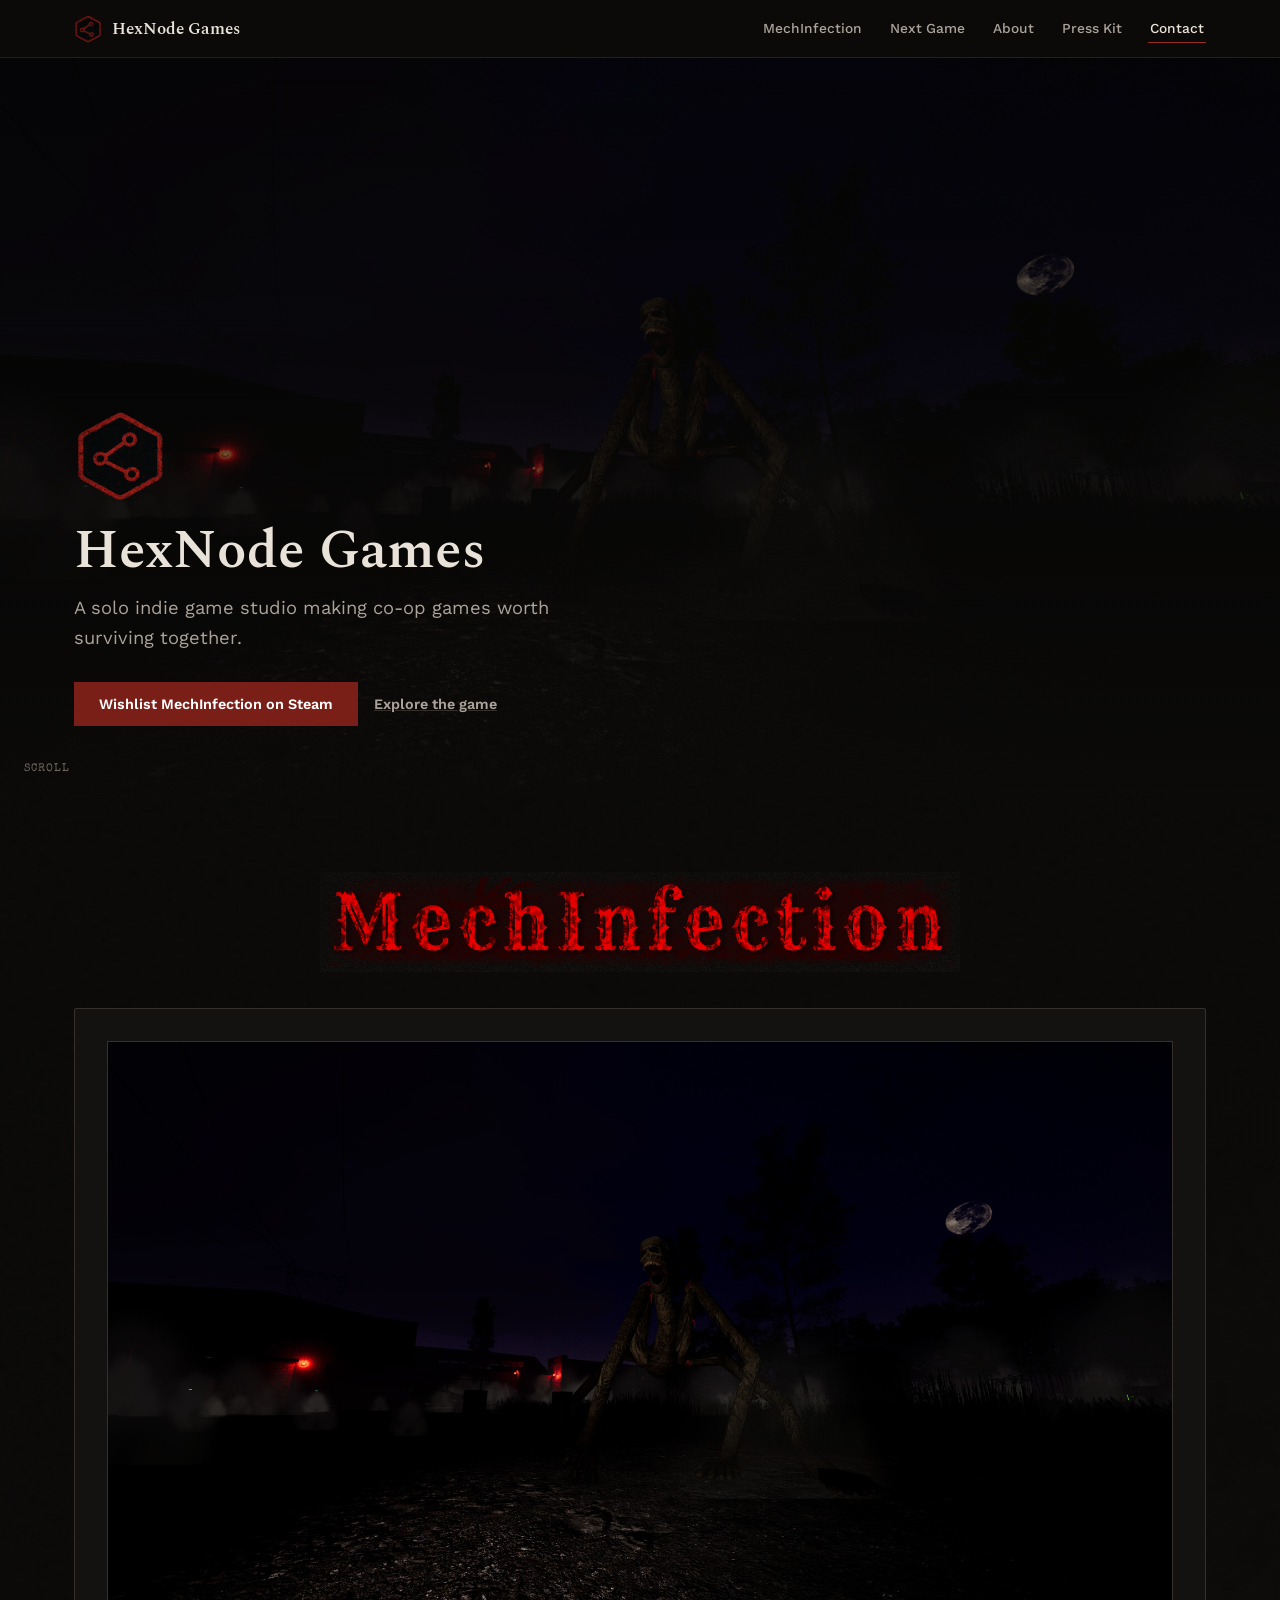
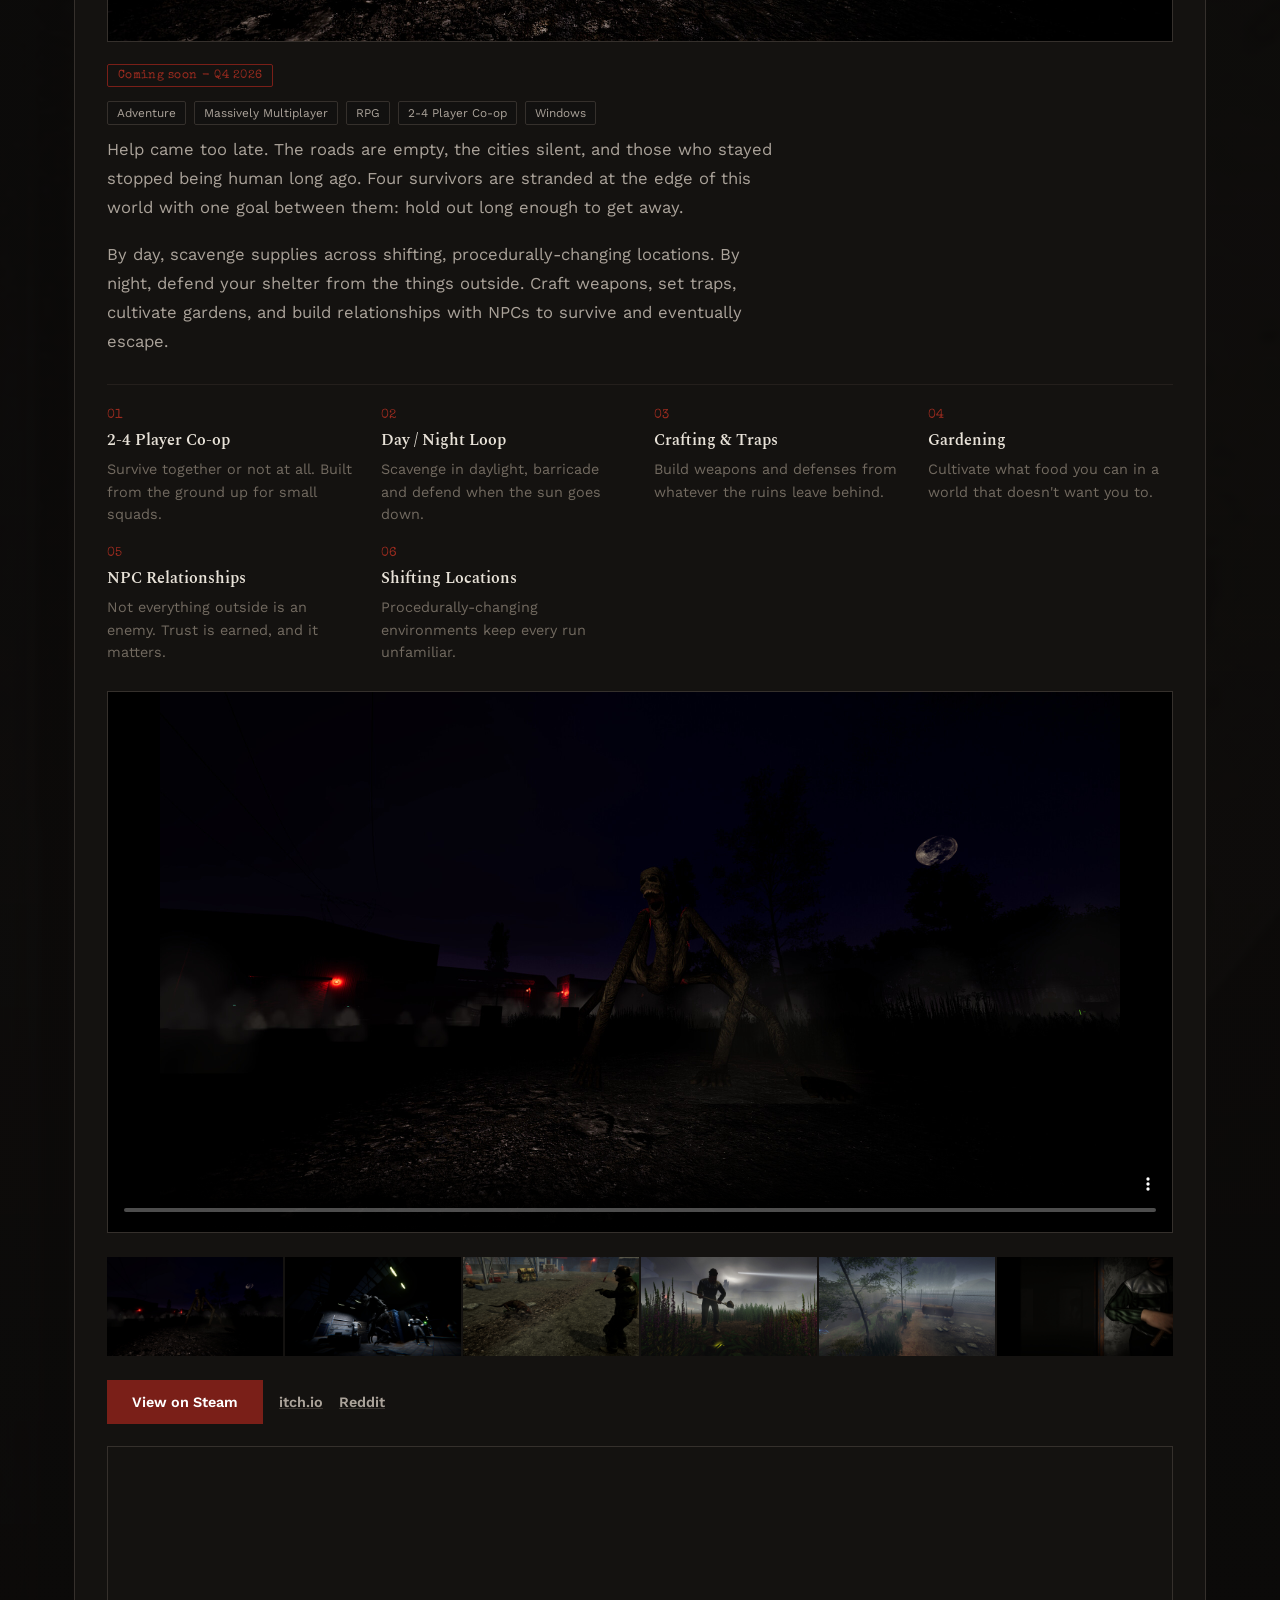
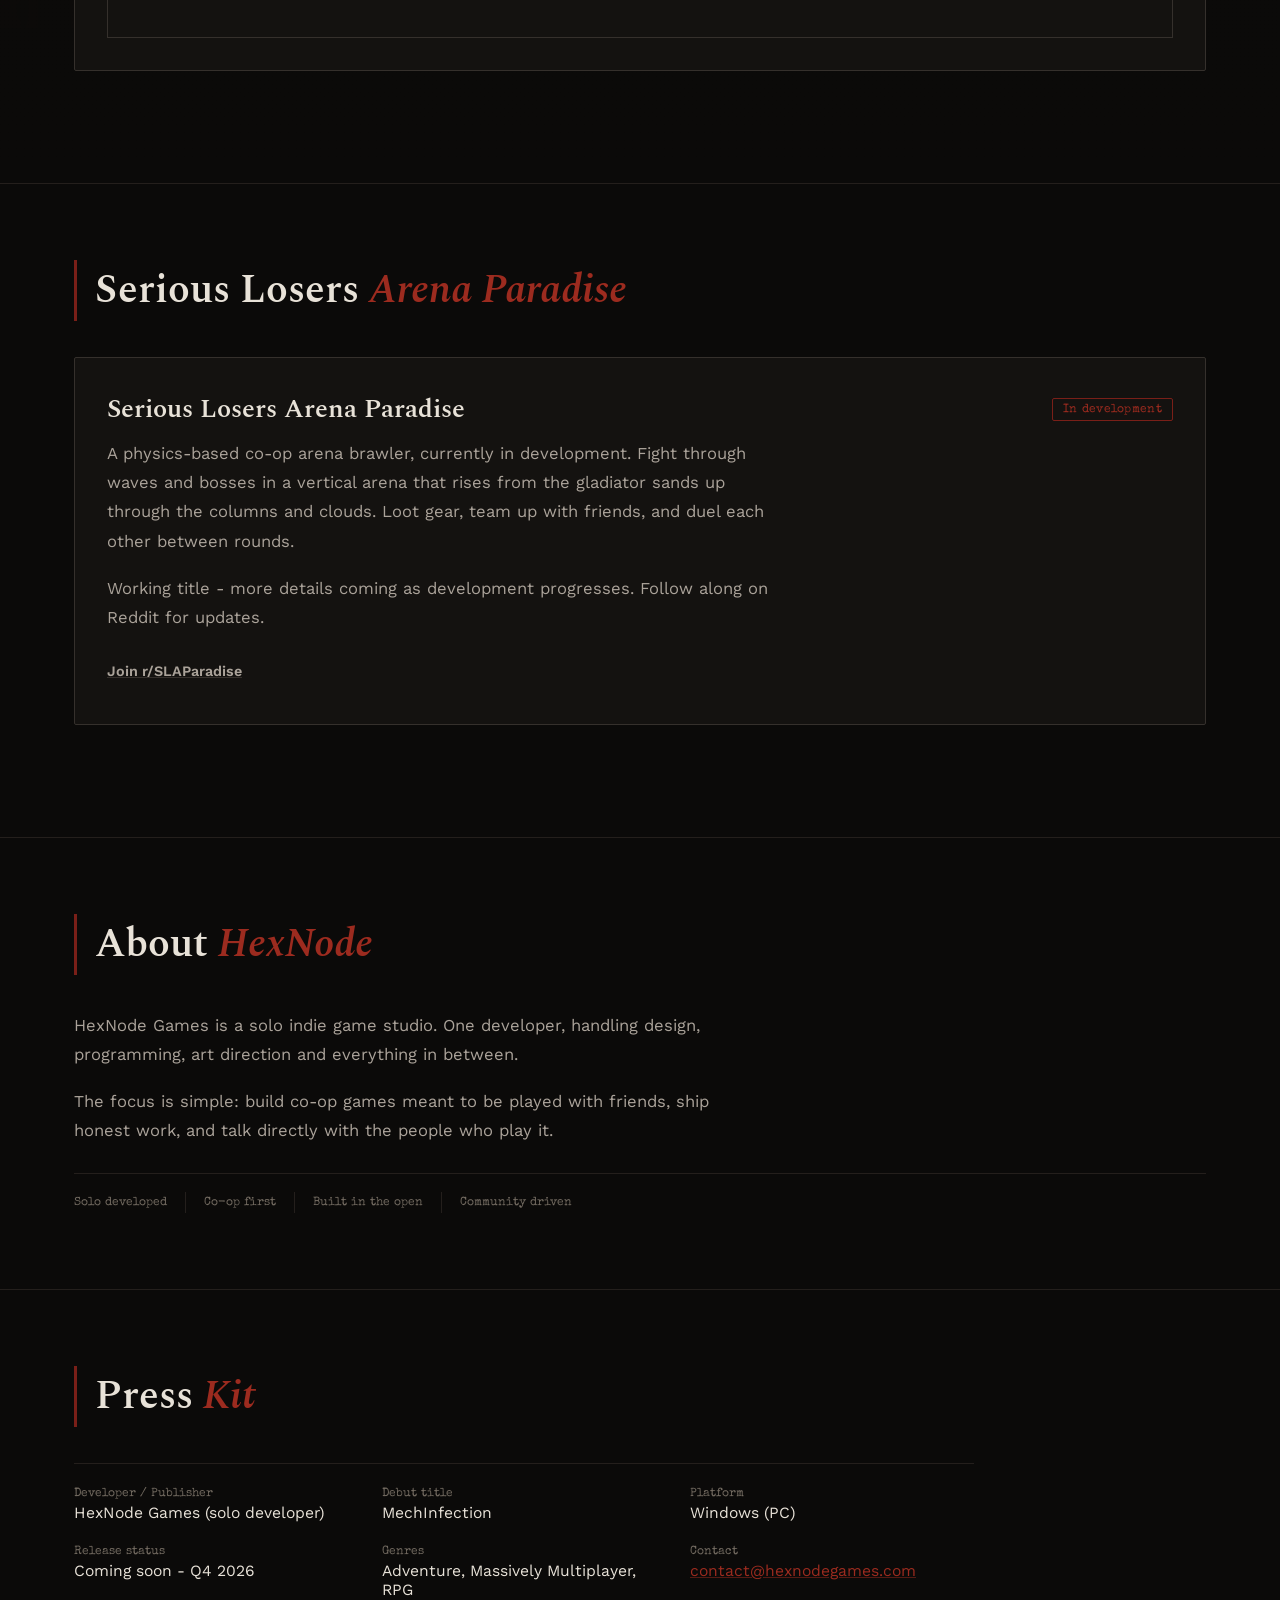
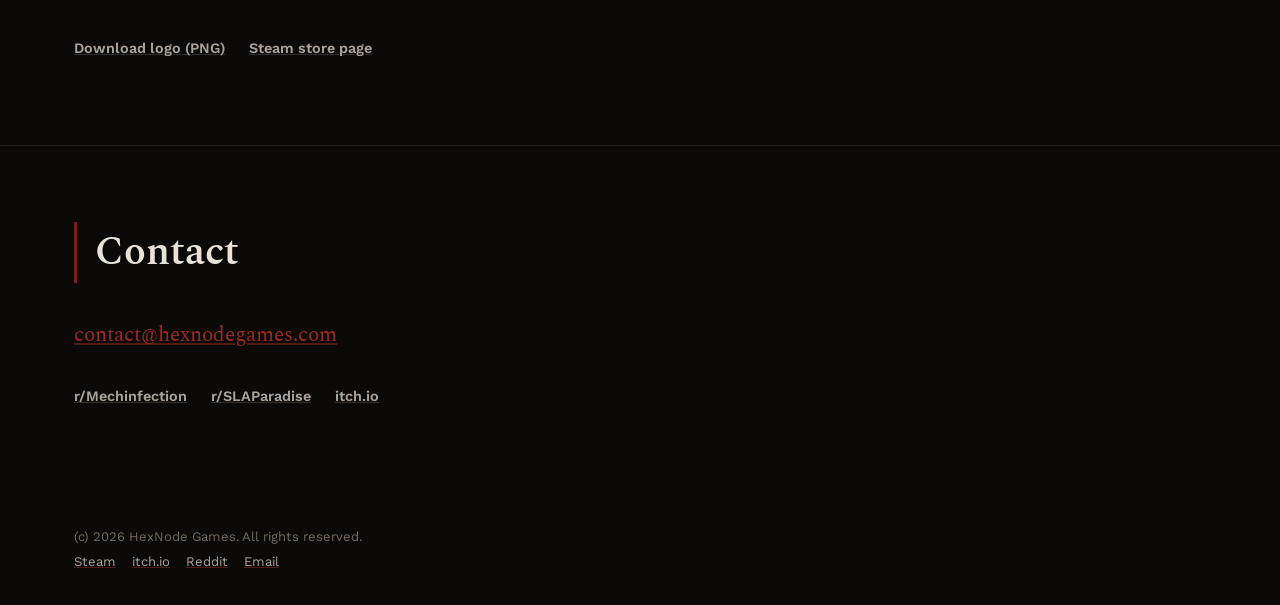
==== index.html @ 54f0b408 "Initial HexNode Games website Co-Authored-By: Claude Opus 5.5 (1M context) <noreply@anthropic.com>" ====
<!DOCTYPE html>
<html lang="en">
<head>
<meta charset="UTF-8">
<meta name="viewport" content="width=device-width, initial-scale=1.0">
<title>HexNode Games - Solo Indie Studio</title>
<meta name="description" content="HexNode Games is a solo indie game studio. Creator of MechInfection, a co-op survival horror game for 2-4 players coming to Steam, and Serious Losers Arena Paradise, an upcoming physics-based co-op arena brawler.">
<link rel="canonical" href="https://hexnodegames.com/">

<meta property="og:title" content="HexNode Games - Solo Indie Studio">
<meta property="og:description" content="Solo indie game studio. Creator of MechInfection, a co-op survival horror game for 2-4 players.">
<meta property="og:image" content="https://hexnodegames.com/assets/mechinfection-capsule.jpg">
<meta property="og:type" content="website">
<meta property="og:url" content="https://hexnodegames.com/">
<meta property="og:site_name" content="HexNode Games">

<meta name="twitter:card" content="summary_large_image">
<meta name="twitter:title" content="HexNode Games - Solo Indie Studio">
<meta name="twitter:description" content="Solo indie game studio. Creator of MechInfection, a co-op survival horror game for 2-4 players.">
<meta name="twitter:image" content="https://hexnodegames.com/assets/mechinfection-capsule.jpg">

<link rel="icon" type="image/png" sizes="256x256" href="assets/logo-256.png">
<link rel="apple-touch-icon" href="assets/logo-256.png">

<link rel="preconnect" href="https://fonts.googleapis.com">
<link rel="preconnect" href="https://fonts.gstatic.com" crossorigin>
<link href="https://fonts.googleapis.com/css2?family=Spectral:wght@500;600;700&family=Work+Sans:wght@400;500;600;700&family=Special+Elite&display=swap" rel="stylesheet">

<link rel="stylesheet" href="style.css">

<script type="application/ld+json">
{
  "@context": "https://schema.org",
  "@type": "Organization",
  "name": "HexNode Games",
  "url": "https://hexnodegames.com/",
  "logo": "https://hexnodegames.com/assets/logo-256.png",
  "email": "contact@hexnodegames.com",
  "sameAs": [
    "https://www.reddit.com/r/Mechinfection/",
    "https://www.reddit.com/r/SLAParadise/",
    "https://hexnode-games.itch.io/mechinfection",
    "https://store.steampowered.com/app/5141350/MechInfection/"
  ]
}
</script>
<script type="application/ld+json">
{
  "@context": "https://schema.org",
  "@type": "VideoGame",
  "name": "MechInfection",
  "description": "Co-op survival horror for 2-4 players. By day, scavenge supplies across shifting, procedurally-changing locations. By night, defend your shelter from the things outside.",
  "genre": ["Adventure", "Massively Multiplayer", "RPG"],
  "operatingSystem": "Windows",
  "applicationCategory": "Game",
  "url": "https://store.steampowered.com/app/5141350/MechInfection/",
  "image": "https://hexnodegames.com/assets/mechinfection-capsule.jpg",
  "author": { "@type": "Organization", "name": "HexNode Games" },
  "publisher": { "@type": "Organization", "name": "HexNode Games" }
}
</script>
</head>
<body>

<header class="site-header">
  <div class="nav">
    <a class="brand" href="#top">
      <img src="assets/logo-256.png" alt="HexNode Games logo">
      <span>HexNode Games</span>
    </a>
    <button class="menu-toggle" aria-label="Toggle menu" aria-expanded="false">&#9776;</button>
    <nav class="links">
      <a href="#mechinfection">MechInfection</a>
      <a href="#sla">Next Game</a>
      <a href="#about">About</a>
      <a href="#presskit">Press Kit</a>
      <a href="#contact">Contact</a>
    </nav>
  </div>
</header>

<section class="hero" id="top">
  <div class="hero-inner">
    <img class="logo" src="assets/logo-256.png" alt="HexNode Games logo" width="108" height="108">
    <h1>HexNode Games</h1>
    <p class="tagline">A solo indie game studio making co-op games worth surviving together.</p>
    <div class="btn-row">
      <a class="btn" href="https://store.steampowered.com/app/5141350/MechInfection/" target="_blank" rel="noopener">Wishlist MechInfection on Steam</a>
      <a class="btn secondary" href="#mechinfection">Explore the game</a>
    </div>
  </div>
  <div class="scroll-cue">Scroll</div>
</section>

<main>

<section id="mechinfection" class="mechinfection-section">
  <div class="wrap">
    <h2 class="section-title section-logo reveal"><img src="assets/mechinfection-library-logo.png" alt="MechInfection" width="1280" height="200"></h2>

    <div class="card reveal">
      <div class="game-header">
        <img src="assets/ss_full_1.jpg" alt="MechInfection key art showing survivors in a ruined, infected world" loading="lazy">
      </div>
      <div class="game-title">
        <h3 class="visually-hidden">MechInfection</h3>
        <span class="badge">Coming soon - Q4 2026</span>
      </div>
      <div class="tag-row">
        <span class="tag">Adventure</span>
        <span class="tag">Massively Multiplayer</span>
        <span class="tag">RPG</span>
        <span class="tag">2-4 Player Co-op</span>
        <span class="tag">Windows</span>
      </div>
      <p class="pitch">Help came too late. The roads are empty, the cities silent, and those who stayed stopped being human long ago. Four survivors are stranded at the edge of this world with one goal between them: hold out long enough to get away.</p>
      <p class="pitch">By day, scavenge supplies across shifting, procedurally-changing locations. By night, defend your shelter from the things outside. Craft weapons, set traps, cultivate gardens, and build relationships with NPCs to survive and eventually escape.</p>

      <ol class="feature-list">
        <li>
          <span class="feature-num">01</span>
          <h4>2-4 Player Co-op</h4>
          <p>Survive together or not at all. Built from the ground up for small squads.</p>
        </li>
        <li>
          <span class="feature-num">02</span>
          <h4>Day / Night Loop</h4>
          <p>Scavenge in daylight, barricade and defend when the sun goes down.</p>
        </li>
        <li>
          <span class="feature-num">03</span>
          <h4>Crafting &amp; Traps</h4>
          <p>Build weapons and defenses from whatever the ruins leave behind.</p>
        </li>
        <li>
          <span class="feature-num">04</span>
          <h4>Gardening</h4>
          <p>Cultivate what food you can in a world that doesn't want you to.</p>
        </li>
        <li>
          <span class="feature-num">05</span>
          <h4>NPC Relationships</h4>
          <p>Not everything outside is an enemy. Trust is earned, and it matters.</p>
        </li>
        <li>
          <span class="feature-num">06</span>
          <h4>Shifting Locations</h4>
          <p>Procedurally-changing environments keep every run unfamiliar.</p>
        </li>
      </ol>

      <div class="trailer-wrap">
        <video controls muted preload="none" poster="assets/ss_full_1.jpg" width="1280" height="720">
          <source src="https://shared.akamai.steamstatic.com/store_item_assets/steam/apps/5141350/extras/b45c2e9fc4a3740f6f20a8d52c584c23.webm?t=1788621505" type="video/webm">
          <source src="https://shared.akamai.steamstatic.com/store_item_assets/steam/apps/5141350/extras/b45c2e9fc4a3740f6f20a8d52c584c23.mp4?t=1788621505" type="video/mp4">
          Your browser does not support embedded video. Watch on the <a href="https://store.steampowered.com/app/5141350/MechInfection/" target="_blank" rel="noopener">Steam store page</a>.
        </video>
      </div>

      <div class="screens" role="group" aria-label="MechInfection screenshots">
        <button class="shot" type="button" aria-label="Open screenshot 1 in full size">
          <img src="assets/ss_full_1.jpg" alt="MechInfection screenshot 1" loading="lazy">
        </button>
        <button class="shot" type="button" aria-label="Open screenshot 2 in full size">
          <img src="assets/ss_full_2.jpg" alt="MechInfection screenshot 2" loading="lazy">
        </button>
        <button class="shot" type="button" aria-label="Open screenshot 3 in full size">
          <img src="assets/ss_full_3.jpg" alt="MechInfection screenshot 3" loading="lazy">
        </button>
        <button class="shot" type="button" aria-label="Open screenshot 4 in full size">
          <img src="assets/ss_full_4.jpg" alt="MechInfection screenshot 4" loading="lazy">
        </button>
        <button class="shot" type="button" aria-label="Open screenshot 5 in full size">
          <img src="assets/ss_full_5.jpg" alt="MechInfection screenshot 5" loading="lazy">
        </button>
        <button class="shot" type="button" aria-label="Open screenshot 6 in full size">
          <img src="assets/ss_full_6.jpg" alt="MechInfection screenshot 6" loading="lazy">
        </button>
      </div>

      <div class="btn-row">
        <a class="btn" href="https://store.steampowered.com/app/5141350/MechInfection/" target="_blank" rel="noopener">View on Steam</a>
        <a class="btn secondary" href="https://hexnode-games.itch.io/mechinfection" target="_blank" rel="noopener">itch.io</a>
        <a class="btn secondary" href="https://www.reddit.com/r/Mechinfection/" target="_blank" rel="noopener">Reddit</a>
      </div>

      <div class="widget-wrap">
        <iframe src="https://store.steampowered.com/widget/5141350/" loading="lazy" title="MechInfection Steam widget"></iframe>
      </div>
    </div>
  </div>
</section>

<section id="sla">
  <div class="wrap">
    <h2 class="section-title reveal">Serious Losers <span>Arena Paradise</span></h2>

    <div class="card reveal">
      <div class="game-title">
        <h3>Serious Losers Arena Paradise</h3>
        <span class="badge">In development</span>
      </div>
      <p class="pitch">A physics-based co-op arena brawler, currently in development. Fight through waves and bosses in a vertical arena that rises from the gladiator sands up through the columns and clouds. Loot gear, team up with friends, and duel each other between rounds.</p>
      <p class="pitch">Working title - more details coming as development progresses. Follow along on Reddit for updates.</p>
      <div class="btn-row">
        <a class="btn secondary" href="https://www.reddit.com/r/SLAParadise/" target="_blank" rel="noopener">Join r/SLAParadise</a>
      </div>
    </div>
  </div>
</section>

<section id="about" class="about">
  <div class="wrap">
    <h2 class="section-title reveal">About <span>HexNode</span></h2>
    <p class="reveal">HexNode Games is a solo indie game studio. One developer, handling design, programming, art direction and everything in between.</p>
    <p class="reveal">The focus is simple: build co-op games meant to be played with friends, ship honest work, and talk directly with the people who play it.</p>
    <div class="values-row reveal">
      <span>Solo developed</span>
      <span>Co-op first</span>
      <span>Built in the open</span>
      <span>Community driven</span>
    </div>
  </div>
</section>

<section id="presskit">
  <div class="wrap">
    <h2 class="section-title reveal">Press <span>Kit</span></h2>
    <dl class="press-grid reveal">
      <div>
        <dt>Developer / Publisher</dt>
        <dd>HexNode Games (solo developer)</dd>
      </div>
      <div>
        <dt>Debut title</dt>
        <dd>MechInfection</dd>
      </div>
      <div>
        <dt>Platform</dt>
        <dd>Windows (PC)</dd>
      </div>
      <div>
        <dt>Release status</dt>
        <dd>Coming soon - Q4 2026</dd>
      </div>
      <div>
        <dt>Genres</dt>
        <dd>Adventure, Massively Multiplayer, RPG</dd>
      </div>
      <div>
        <dt>Contact</dt>
        <dd><a href="mailto:contact@hexnodegames.com">contact@hexnodegames.com</a></dd>
      </div>
    </dl>
    <div class="press-actions reveal">
      <a class="btn secondary" href="assets/logo.png" download>Download logo (PNG)</a>
      <a class="btn secondary" href="https://store.steampowered.com/app/5141350/MechInfection/" target="_blank" rel="noopener">Steam store page</a>
    </div>
  </div>
</section>

<section id="contact" class="contact">
  <div class="wrap">
    <h2 class="section-title reveal">Contact</h2>
    <p class="email reveal"><a href="mailto:contact@hexnodegames.com">contact@hexnodegames.com</a></p>
    <div class="community reveal">
      <a class="btn secondary" href="https://www.reddit.com/r/Mechinfection/" target="_blank" rel="noopener">r/Mechinfection</a>
      <a class="btn secondary" href="https://www.reddit.com/r/SLAParadise/" target="_blank" rel="noopener">r/SLAParadise</a>
      <a class="btn secondary" href="https://hexnode-games.itch.io/mechinfection" target="_blank" rel="noopener">itch.io</a>
    </div>
  </div>
</section>

</main>

<footer>
  <div>(c) 2026 HexNode Games. All rights reserved.</div>
  <div class="foot-links">
    <a href="https://store.steampowered.com/app/5141350/MechInfection/" target="_blank" rel="noopener">Steam</a>
    <a href="https://hexnode-games.itch.io/mechinfection" target="_blank" rel="noopener">itch.io</a>
    <a href="https://www.reddit.com/r/Mechinfection/" target="_blank" rel="noopener">Reddit</a>
    <a href="mailto:contact@hexnodegames.com">Email</a>
  </div>
</footer>

<div class="lightbox" id="lightbox" aria-hidden="true" role="dialog" aria-label="Screenshot viewer">
  <button class="lightbox-close" type="button" aria-label="Close">&#10005;</button>
  <button class="lightbox-nav prev" type="button" aria-label="Previous screenshot">&#8249;</button>
  <img src="" alt="">
  <button class="lightbox-nav next" type="button" aria-label="Next screenshot">&#8250;</button>
</div>

<script src="script.js"></script>
</body>
</html>
---- style.css ----
/* HexNode Games - site styles */

:root {
  --bg: #0b0a09;
  --bg-alt: #121110;
  --card: #141210;
  --border: #35302c;
  --border-soft: #241f1c;
  --red: #7a1f18;
  --red-bright: #9c2b1f;
  --text: #e8e2d8;
  --text-dim: #aba39a;
  --text-faint: #726a60;
  --font-display: "Spectral", Georgia, "Times New Roman", serif;
  --font-body: "Work Sans", "Segoe UI", Roboto, Helvetica, Arial, sans-serif;
  --font-mono: "Special Elite", "Courier New", monospace;
  --maxw: 1180px;
}

* { box-sizing: border-box; }

html, body {
  margin: 0;
  padding: 0;
  background: var(--bg);
  color: var(--text);
  font-family: var(--font-body);
  scroll-behavior: smooth;
  overflow-x: hidden;
}

@media (prefers-reduced-motion: reduce) {
  html, body { scroll-behavior: auto; }
  * { animation-duration: 0.001ms !important; animation-iteration-count: 1 !important; transition-duration: 0.001ms !important; }
}

body { width: 100%; }

a { color: var(--red-bright); text-decoration: underline; text-decoration-color: rgba(156,43,31,0.5); }
a:hover { text-decoration-color: currentColor; }
a:focus-visible, button:focus-visible, input:focus-visible {
  outline: 2px solid var(--red-bright);
  outline-offset: 2px;
}

img { max-width: 100%; display: block; }

.wrap {
  max-width: var(--maxw);
  margin: 0 auto;
  padding: 0 24px;
}

h1, h2, h3, h4 {
  font-family: var(--font-display);
  font-weight: 600;
  letter-spacing: 0;
}

/* ---------- Header / Nav ---------- */

header.site-header {
  position: sticky;
  top: 0;
  z-index: 100;
  background: rgba(11, 10, 9, 0.94);
  border-bottom: 1px solid var(--border-soft);
}

.nav {
  display: flex;
  align-items: center;
  justify-content: space-between;
  padding: 14px 24px;
  max-width: var(--maxw);
  margin: 0 auto;
}

.brand {
  display: flex;
  align-items: center;
  gap: 10px;
  font-family: var(--font-display);
  font-weight: 600;
  color: var(--text);
  font-size: 1.05rem;
  text-decoration: none;
}

.brand img { width: 28px; height: 28px; }

nav.links {
  display: flex;
  gap: 24px;
  flex-wrap: wrap;
}

nav.links a {
  color: var(--text-dim);
  font-size: 0.86rem;
  font-weight: 500;
  text-decoration: none;
  padding: 6px 2px;
  border-bottom: 1px solid transparent;
  transition: color 0.15s, border-color 0.15s;
}

nav.links a:hover,
nav.links a.active {
  color: var(--text);
  border-bottom-color: var(--red-bright);
}

.menu-toggle {
  display: none;
  background: none;
  border: 1px solid var(--border);
  border-radius: 2px;
  color: var(--text);
  width: 40px;
  height: 36px;
  cursor: pointer;
  font-size: 1.1rem;
  line-height: 1;
}

@media (max-width: 760px) {
  .menu-toggle { display: inline-flex; align-items: center; justify-content: center; }
  nav.links {
    display: none;
    position: absolute;
    top: 60px;
    left: 0;
    right: 0;
    background: rgba(11, 10, 9, 0.98);
    border-bottom: 1px solid var(--border-soft);
    flex-direction: column;
    gap: 0;
    padding: 6px 0;
  }
  nav.links.open { display: flex; }
  nav.links a {
    padding: 12px 24px;
    width: 100%;
    border-bottom: none;
  }
  header.site-header { position: sticky; }
}

/* ---------- Hero ---------- */

.hero {
  position: relative;
  min-height: 82vh;
  display: flex;
  align-items: flex-end;
  justify-content: flex-start;
  text-align: left;
  padding: 120px 20px 70px;
  background-color: var(--bg);
  background-image:
    linear-gradient(180deg, rgba(11,10,9,0.35) 0%, rgba(11,10,9,0.55) 45%, rgba(11,10,9,0.97) 100%),
    url("assets/ss_full_1.jpg");
  background-size: cover;
  background-position: center 30%;
  border-bottom: 1px solid var(--border-soft);
  overflow: hidden;
}

.hero-inner {
  position: relative;
  z-index: 2;
  max-width: 640px;
  margin: 0;
}

.hero img.logo {
  width: 92px;
  height: 92px;
  margin: 0 0 20px;
}

.hero h1 {
  font-size: clamp(2.1rem, 6vw, 3.4rem);
  margin: 0 0 14px;
  line-height: 1.05;
}

.hero p.tagline {
  color: var(--text-dim);
  font-size: clamp(1rem, 2.2vw, 1.15rem);
  max-width: 520px;
  margin: 0 0 30px;
  line-height: 1.6;
}

.hero .btn-row { justify-content: flex-start; }

.scroll-cue {
  position: absolute;
  bottom: 22px;
  left: 24px;
  color: var(--text-faint);
  font-family: var(--font-mono);
  font-size: 0.7rem;
  letter-spacing: 1px;
  text-transform: uppercase;
  z-index: 2;
}

/* ---------- Sections ---------- */

section {
  padding: 76px 0;
  border-bottom: 1px solid var(--border-soft);
  position: relative;
}

section:last-of-type { border-bottom: none; }

h2.section-title {
  font-size: clamp(1.7rem, 4vw, 2.5rem);
  margin: 0 0 36px;
  text-align: left;
  font-weight: 600;
  border-left: 3px solid var(--red);
  padding-left: 18px;
}

h2.section-title span { color: var(--red-bright); font-style: italic; }

/* reveal-on-scroll */
.reveal {
  opacity: 0;
  transform: translateY(16px);
  transition: opacity 0.6s ease, transform 0.6s ease;
}

.reveal.in-view {
  opacity: 1;
  transform: translateY(0);
}

@media (prefers-reduced-motion: reduce) {
  .reveal { opacity: 1; transform: none; transition: none; }
}

/* ---------- MechInfection section ---------- */

.mechinfection-section {
  position: relative;
  background-color: var(--bg);
  background-image:
    linear-gradient(180deg, rgba(11,10,9,0.92) 0%, rgba(11,10,9,0.96) 60%, var(--bg) 100%),
    url("assets/mechinfection-hero.jpg");
  background-size: cover;
  background-position: center;
}

/* ---------- Game card ---------- */

.card {
  background: var(--card);
  border: 1px solid var(--border);
  border-radius: 2px;
  padding: 32px;
  margin-bottom: 36px;
}

.game-header {
  overflow: hidden;
  margin-bottom: 22px;
  border: 1px solid var(--border);
}

.game-title {
  display: flex;
  align-items: center;
  justify-content: space-between;
  flex-wrap: wrap;
  gap: 10px;
  margin-bottom: 10px;
}

.game-title h3 {
  margin: 0;
  font-size: 1.6rem;
}

.game-title h3 .title-logo {
  display: block;
  max-width: 100%;
  width: 320px;
  height: auto;
}

.badge {
  display: inline-block;
  font-family: var(--font-mono);
  font-size: 0.72rem;
  letter-spacing: 0.3px;
  padding: 5px 10px;
  border-radius: 2px;
  border: 1px solid var(--red);
  color: var(--red-bright);
  background: transparent;
  white-space: nowrap;
}

.tag-row {
  display: flex;
  flex-wrap: wrap;
  gap: 8px;
  margin: 14px 0 6px;
}

.tag {
  font-size: 0.74rem;
  color: var(--text-dim);
  border: 1px solid var(--border);
  border-radius: 2px;
  padding: 4px 9px;
  background: var(--bg-alt);
}

.pitch {
  color: var(--text-dim);
  font-size: 1.04rem;
  line-height: 1.75;
  margin: 10px 0 18px;
  max-width: 68ch;
}

/* feature list */
.feature-list {
  list-style: none;
  margin: 28px 0 28px;
  padding: 0;
  display: grid;
  grid-template-columns: repeat(auto-fit, minmax(230px, 1fr));
  gap: 22px 28px;
  border-top: 1px solid var(--border-soft);
  padding-top: 24px;
}

.feature-list li {
  padding-left: 0;
}

.feature-num {
  display: block;
  font-family: var(--font-mono);
  font-size: 0.82rem;
  color: var(--red-bright);
  margin-bottom: 6px;
}

.feature-list h4 {
  margin: 0 0 6px;
  font-size: 1rem;
  color: var(--text);
  font-weight: 600;
}

.feature-list p {
  margin: 0;
  font-size: 0.9rem;
  color: var(--text-faint);
  line-height: 1.55;
}

/* trailer */
.trailer-wrap {
  overflow: hidden;
  border: 1px solid var(--border);
  margin: 24px 0;
  background: #000;
}

.trailer-wrap video {
  width: 100%;
  display: block;
  max-height: 540px;
  background: #000;
}

/* screenshot gallery */
.screens {
  display: grid;
  grid-template-columns: repeat(auto-fit, minmax(160px, 1fr));
  gap: 2px;
  margin: 24px 0;
}

.screens button.shot {
  padding: 0;
  border: none;
  overflow: hidden;
  background: var(--bg-alt);
  cursor: zoom-in;
  display: block;
}

.screens img {
  width: 100%;
  height: 100%;
  object-fit: cover;
  aspect-ratio: 16/9;
  filter: saturate(0.95);
}

/* buttons */
.btn-row {
  display: flex;
  flex-wrap: wrap;
  gap: 16px;
  margin-top: 18px;
  align-items: center;
}

.btn {
  display: inline-block;
  padding: 13px 24px;
  border-radius: 0;
  background: var(--red);
  color: #fff;
  font-weight: 600;
  font-size: 0.9rem;
  border: 1px solid var(--red);
  text-decoration: none;
  transition: background 0.15s;
}

.btn:hover {
  background: var(--red-bright);
  text-decoration: none;
}

.btn.secondary {
  background: transparent;
  color: var(--text-dim);
  border: none;
  padding: 13px 0;
  text-decoration: underline;
  text-decoration-color: var(--border);
}

.btn.secondary:hover {
  color: var(--red-bright);
  text-decoration-color: var(--red-bright);
}

/* widget */
.widget-wrap {
  margin-top: 22px;
  overflow: hidden;
  border: 1px solid var(--border);
}

.widget-wrap iframe {
  width: 100%;
  height: 190px;
  border: none;
  display: block;
}

/* ---------- About ---------- */

.about p {
  max-width: 640px;
  margin: 0 0 18px;
  color: var(--text-dim);
  text-align: left;
  line-height: 1.75;
  font-size: 1.04rem;
}

.values-row {
  display: flex;
  flex-wrap: wrap;
  gap: 0;
  margin-top: 28px;
  border-top: 1px solid var(--border-soft);
  padding-top: 18px;
}

.values-row span {
  font-family: var(--font-mono);
  font-size: 0.78rem;
  color: var(--text-faint);
  padding: 4px 18px 4px 0;
  margin-right: 18px;
  border-right: 1px solid var(--border-soft);
}

.values-row span:last-child {
  border-right: none;
}

/* ---------- Press kit ---------- */

.press-grid {
  display: grid;
  grid-template-columns: repeat(auto-fit, minmax(220px, 1fr));
  gap: 24px;
  max-width: 900px;
  margin: 0 0 28px;
  border-top: 1px solid var(--border-soft);
  padding-top: 24px;
}

.press-grid dt {
  font-family: var(--font-mono);
  font-size: 0.72rem;
  color: var(--text-faint);
  margin-bottom: 4px;
}

.press-grid dd {
  margin: 0;
  color: var(--text);
  font-size: 0.98rem;
}

.press-actions {
  display: flex;
  justify-content: flex-start;
  gap: 24px;
  flex-wrap: wrap;
}

/* ---------- Contact ---------- */

.contact { text-align: left; }

.contact .email {
  font-size: 1.3rem;
  margin-bottom: 24px;
  font-family: var(--font-display);
}

.contact .community {
  display: flex;
  justify-content: flex-start;
  gap: 24px;
  flex-wrap: wrap;
}

/* ---------- Footer ---------- */

footer {
  text-align: left;
  padding: 36px 24px;
  color: var(--text-faint);
  font-size: 0.82rem;
  max-width: var(--maxw);
  margin: 0 auto;
}

footer .foot-links {
  margin-top: 10px;
  display: flex;
  justify-content: flex-start;
  gap: 16px;
  flex-wrap: wrap;
}

footer a { color: var(--text-dim); }

/* ---------- Lightbox ---------- */

.lightbox {
  position: fixed;
  inset: 0;
  background: rgba(5, 5, 4, 0.96);
  display: none;
  align-items: center;
  justify-content: center;
  z-index: 1000;
  padding: 30px;
}

.lightbox.open { display: flex; }

.lightbox img {
  max-width: 100%;
  max-height: 86vh;
  border: 1px solid var(--border);
}

.lightbox-close {
  position: absolute;
  top: 18px;
  right: 24px;
  background: none;
  border: 1px solid var(--border);
  color: var(--text);
  width: 40px;
  height: 40px;
  border-radius: 0;
  font-size: 1.1rem;
  cursor: pointer;
}

.lightbox-close:hover { border-color: var(--red-bright); color: var(--red-bright); }

.lightbox-nav {
  position: absolute;
  top: 50%;
  transform: translateY(-50%);
  background: rgba(18,17,16,0.7);
  border: 1px solid var(--border);
  color: var(--text);
  width: 44px;
  height: 44px;
  border-radius: 0;
  font-size: 1.3rem;
  cursor: pointer;
}

.lightbox-nav.prev { left: 18px; }
.lightbox-nav.next { right: 18px; }
.lightbox-nav:hover { border-color: var(--red-bright); color: var(--red-bright); }

@media (max-width: 480px) {
  .hero h1 { font-size: 1.8rem; }
  section { padding: 52px 0; }
  .card { padding: 20px; }
  .lightbox-nav { width: 38px; height: 38px; font-size: 1.1rem; }
  h2.section-title { padding-left: 12px; }
}

.section-logo img{display:block;width:100%;max-width:640px;height:auto;margin:0}
.visually-hidden{position:absolute;width:1px;height:1px;margin:-1px;overflow:hidden;clip:rect(0 0 0 0);white-space:nowrap;border:0}
h2.section-title.section-logo{border-left:0;padding-left:0;margin-left:auto;margin-right:auto;text-align:center}
h2.section-title.section-logo img{margin:0 auto}
.hero{padding-left:max(24px, calc((100% - var(--maxw)) / 2 + 24px));padding-right:24px}
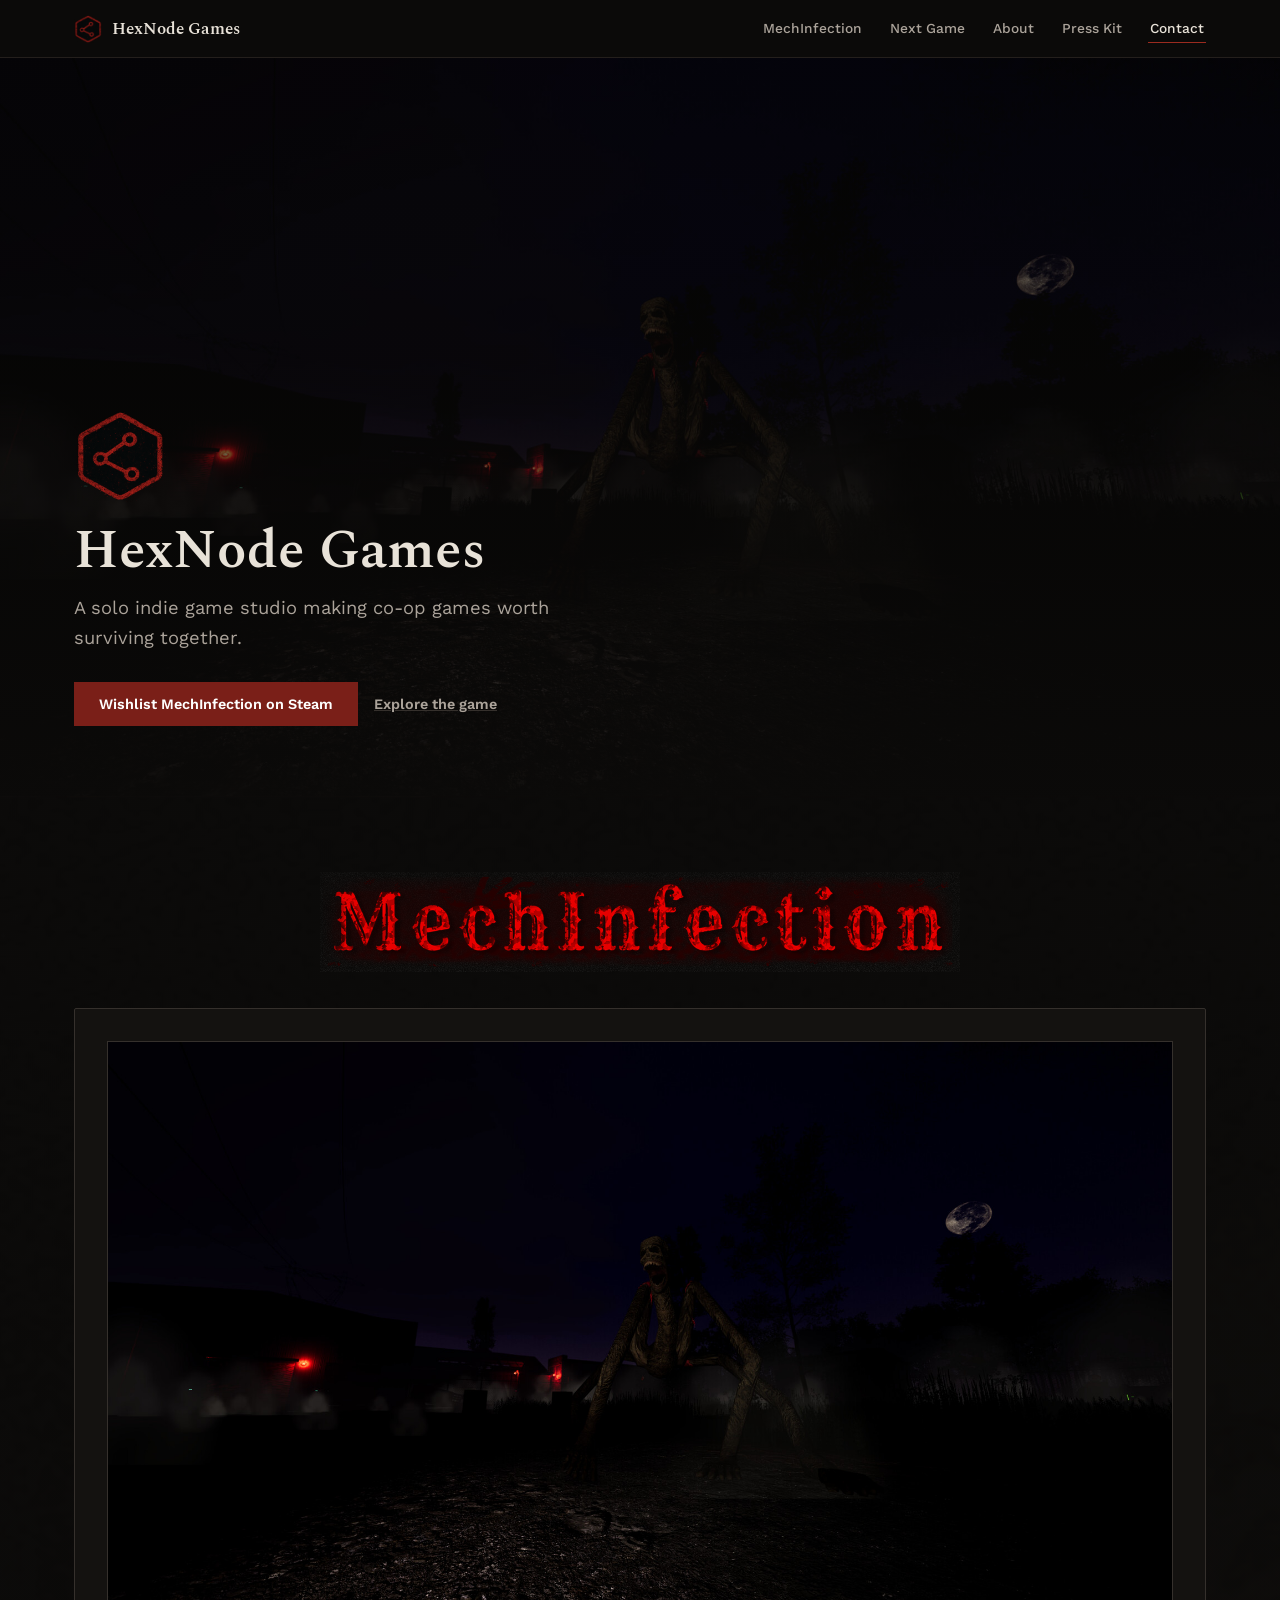
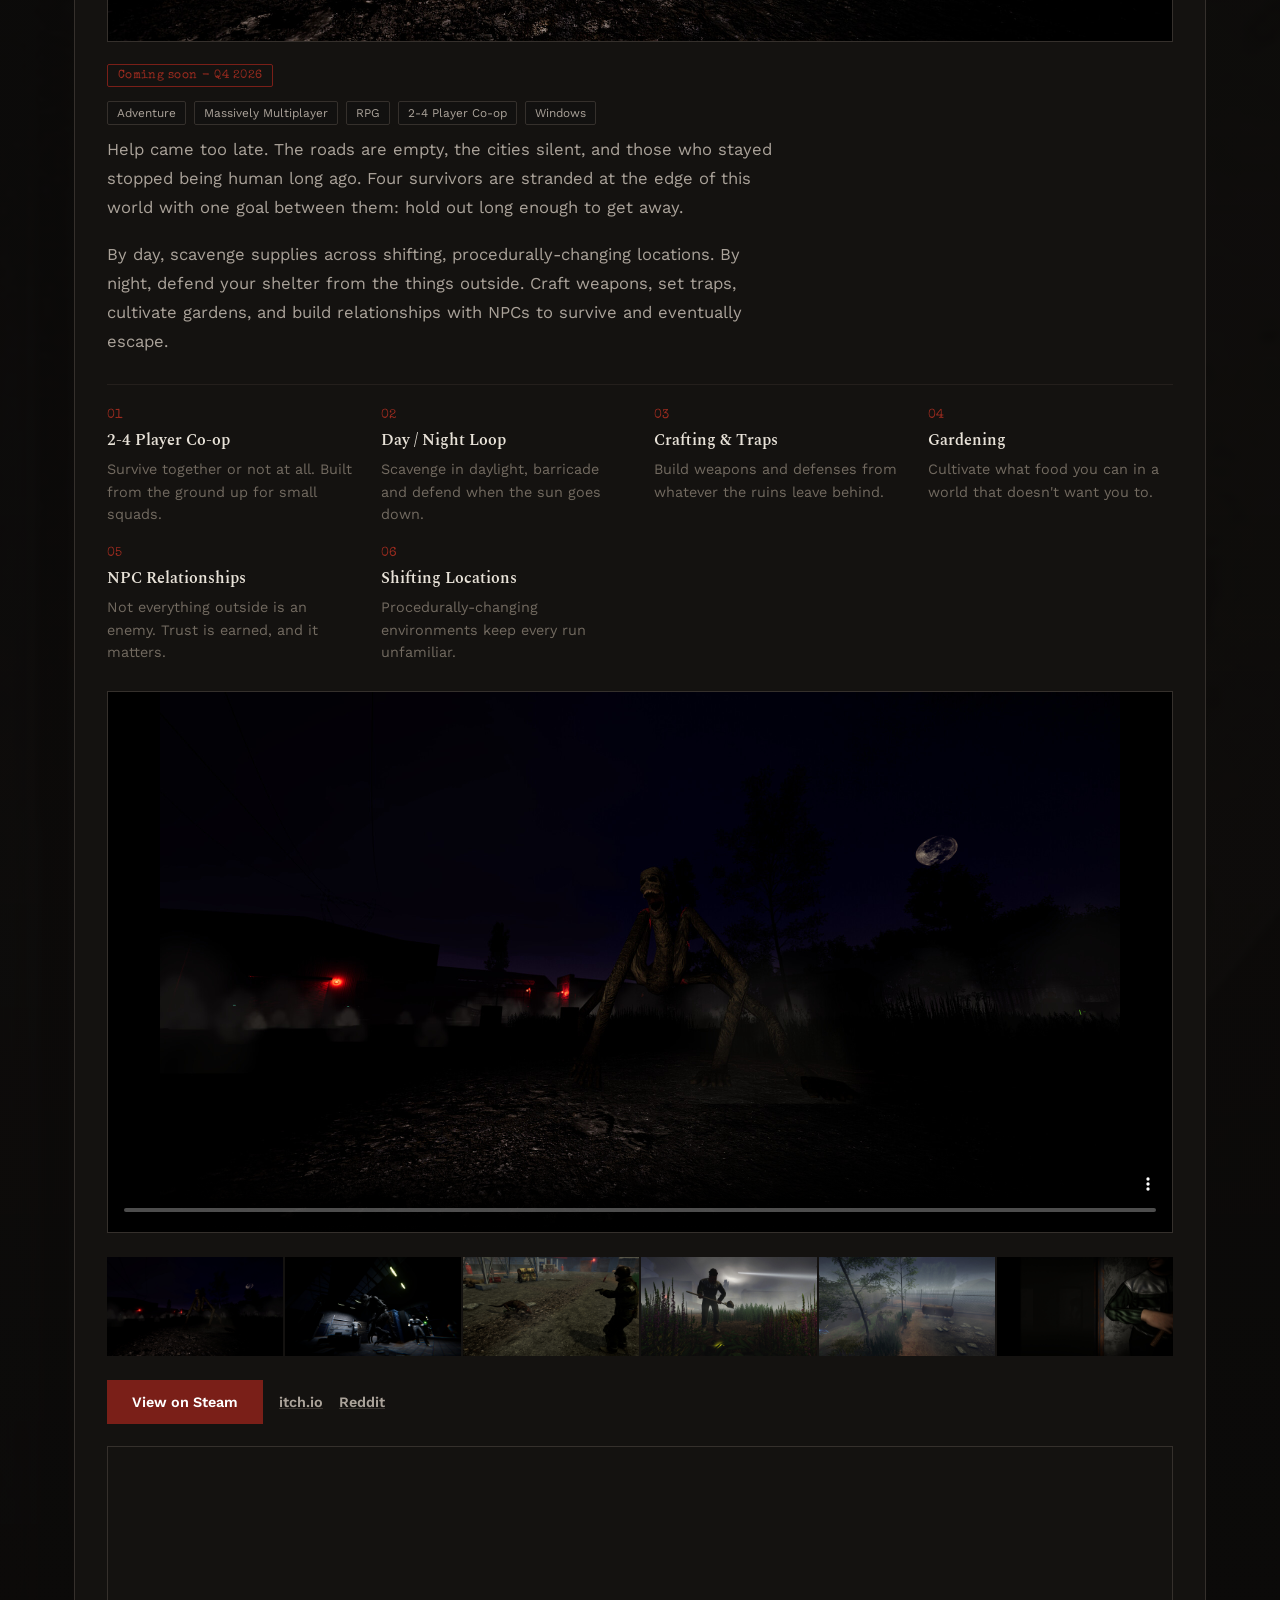
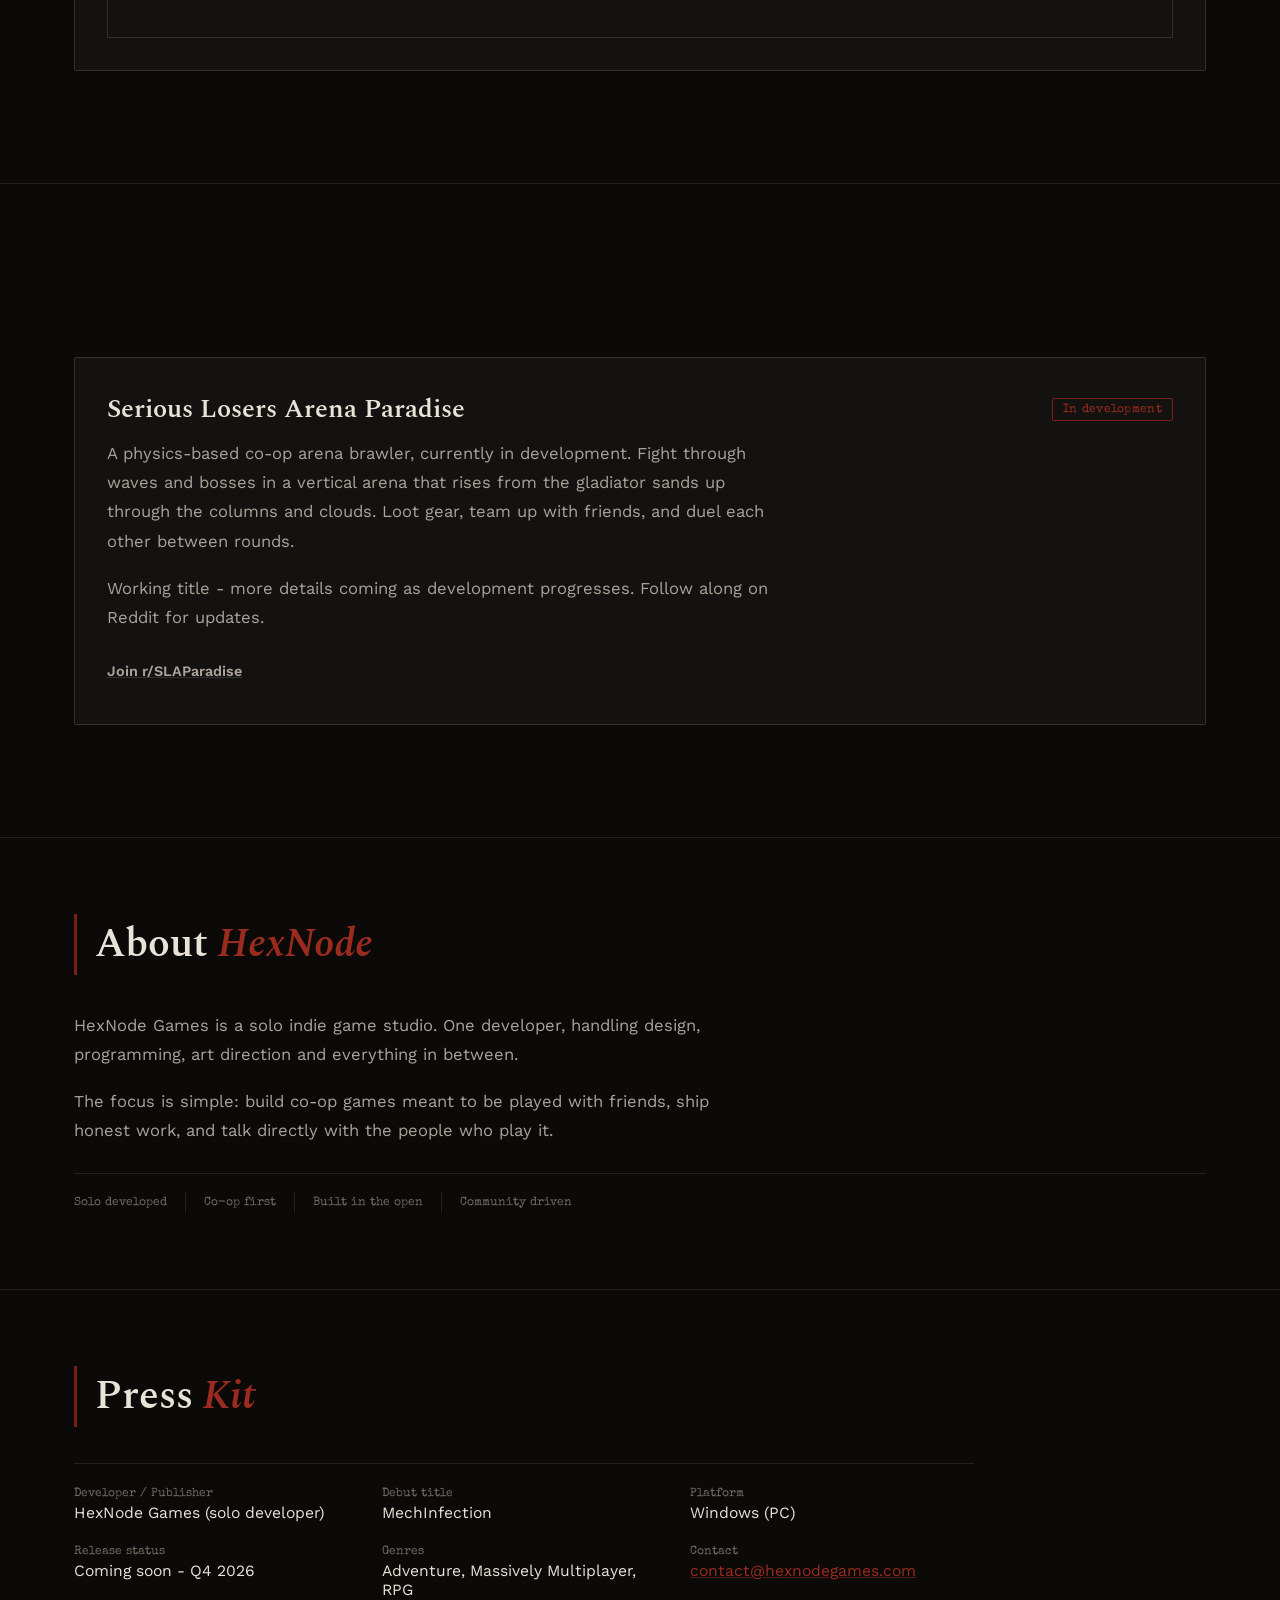
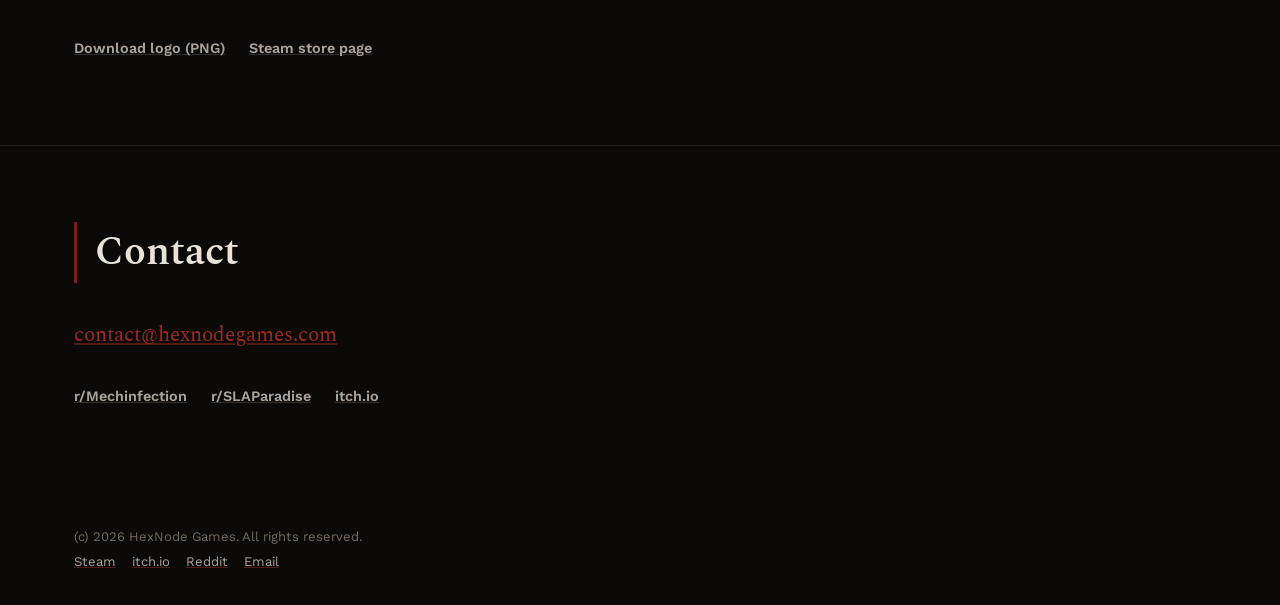
==== commit 25867aae: "Remove scroll cue and clean up stylesheet Co-Authored-By: Claude Opus 5.5 (1M context) <noreply@anth" ====
--- a/index.html
+++ b/index.html
@@ -89,7 +89,6 @@
       <a class="btn secondary" href="#mechinfection">Explore the game</a>
     </div>
   </div>
-  <div class="scroll-cue">Scroll</div>
 </section>
 
 <main>
--- a/style.css
+++ b/style.css
@@ -44,6 +44,17 @@
 }
 
 img { max-width: 100%; display: block; }
+
+.visually-hidden {
+  position: absolute;
+  width: 1px;
+  height: 1px;
+  margin: -1px;
+  overflow: hidden;
+  clip: rect(0 0 0 0);
+  white-space: nowrap;
+  border: 0;
+}
 
 .wrap {
   max-width: var(--maxw);
@@ -156,7 +167,10 @@
   align-items: flex-end;
   justify-content: flex-start;
   text-align: left;
-  padding: 120px 20px 70px;
+  padding-top: 120px;
+  padding-right: 24px;
+  padding-bottom: 70px;
+  padding-left: max(24px, calc((100% - var(--maxw)) / 2 + 24px));
   background-color: var(--bg);
   background-image:
     linear-gradient(180deg, rgba(11,10,9,0.35) 0%, rgba(11,10,9,0.55) 45%, rgba(11,10,9,0.97) 100%),
@@ -196,18 +210,6 @@
 
 .hero .btn-row { justify-content: flex-start; }
 
-.scroll-cue {
-  position: absolute;
-  bottom: 22px;
-  left: 24px;
-  color: var(--text-faint);
-  font-family: var(--font-mono);
-  font-size: 0.7rem;
-  letter-spacing: 1px;
-  text-transform: uppercase;
-  z-index: 2;
-}
-
 /* ---------- Sections ---------- */
 
 section {
@@ -228,6 +230,24 @@
 }
 
 h2.section-title span { color: var(--red-bright); font-style: italic; }
+
+h2.section-title.section-logo {
+  border-left: 0;
+  padding-left: 0;
+  margin-left: auto;
+  margin-right: auto;
+  text-align: center;
+}
+
+h2.section-title.section-logo img { margin: 0 auto; }
+
+.section-logo img {
+  display: block;
+  width: 100%;
+  max-width: 640px;
+  height: auto;
+  margin: 0;
+}
 
 /* reveal-on-scroll */
 .reveal {
@@ -285,13 +305,6 @@
 .game-title h3 {
   margin: 0;
   font-size: 1.6rem;
-}
-
-.game-title h3 .title-logo {
-  display: block;
-  max-width: 100%;
-  width: 320px;
-  height: auto;
 }
 
 .badge {
@@ -629,9 +642,3 @@
   .lightbox-nav { width: 38px; height: 38px; font-size: 1.1rem; }
   h2.section-title { padding-left: 12px; }
 }
-
-.section-logo img{display:block;width:100%;max-width:640px;height:auto;margin:0}
-.visually-hidden{position:absolute;width:1px;height:1px;margin:-1px;overflow:hidden;clip:rect(0 0 0 0);white-space:nowrap;border:0}
-h2.section-title.section-logo{border-left:0;padding-left:0;margin-left:auto;margin-right:auto;text-align:center}
-h2.section-title.section-logo img{margin:0 auto}
-.hero{padding-left:max(24px, calc((100% - var(--maxw)) / 2 + 24px));padding-right:24px}
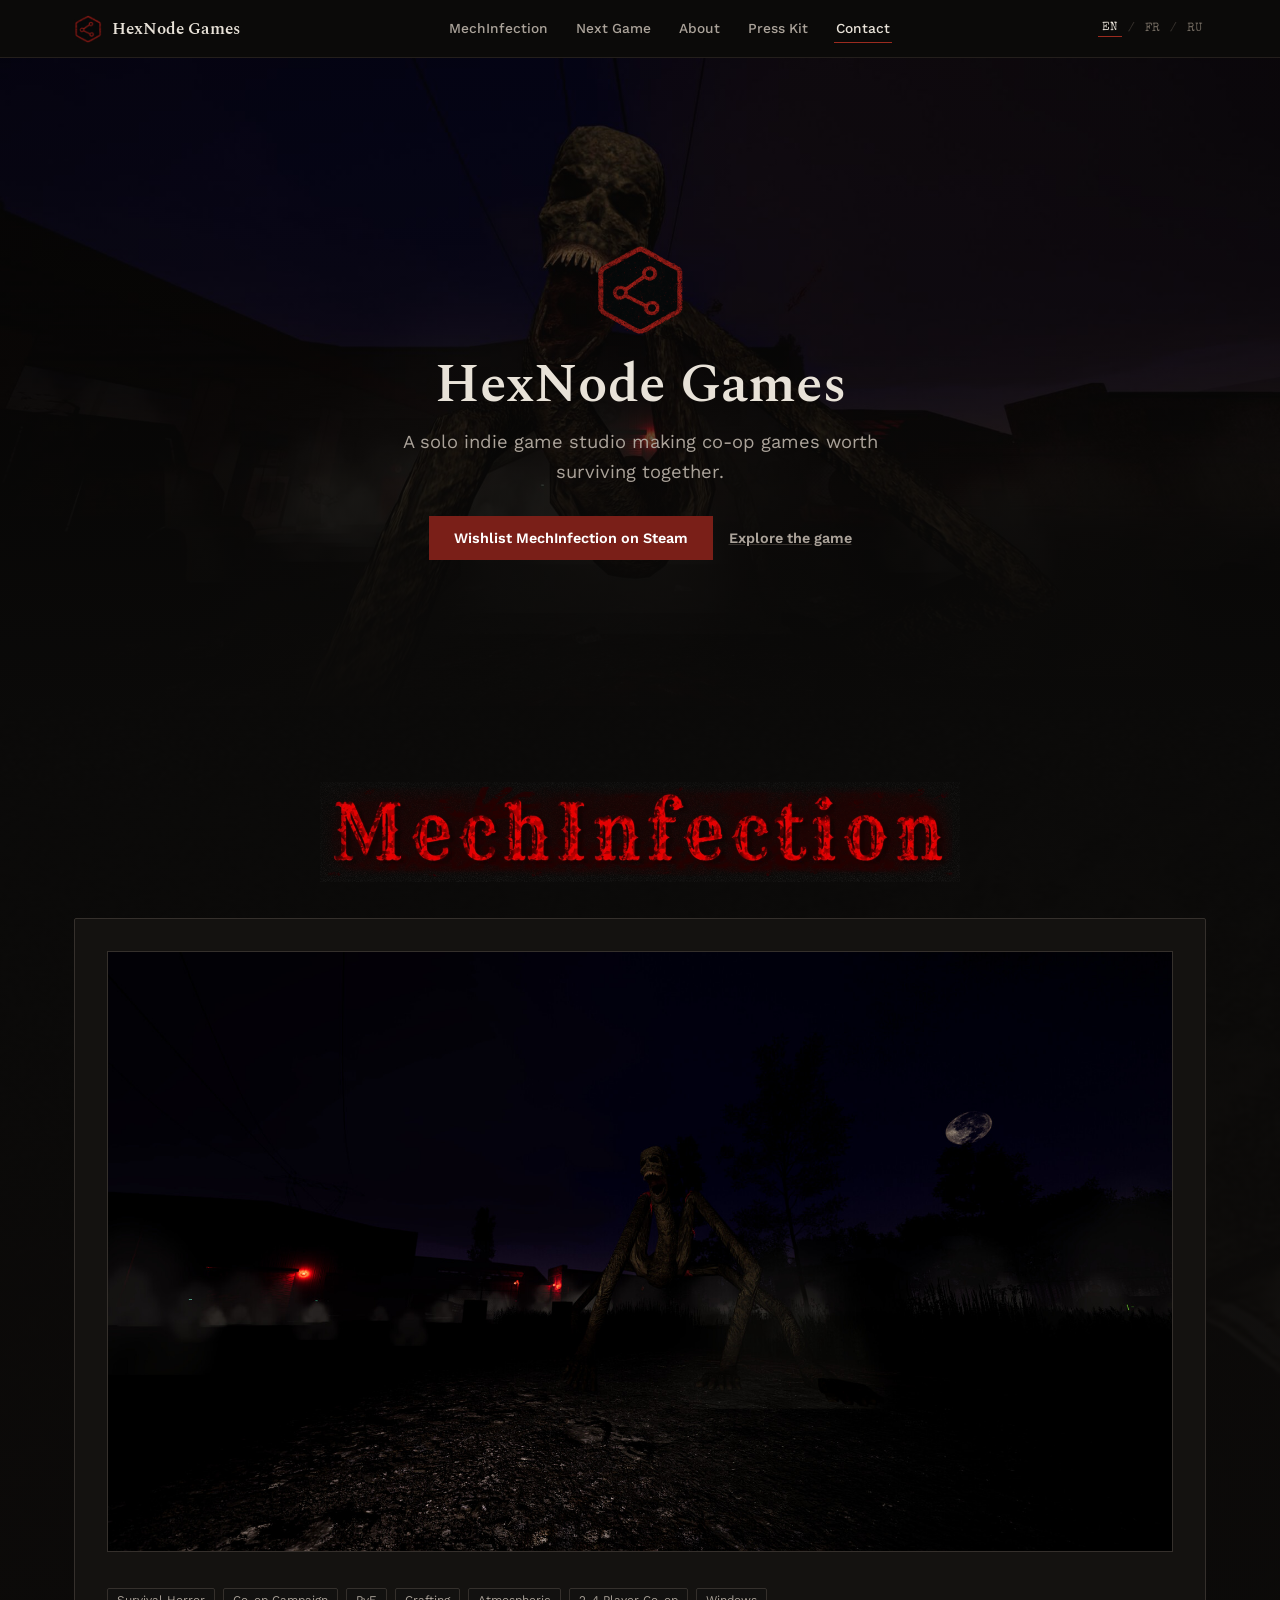
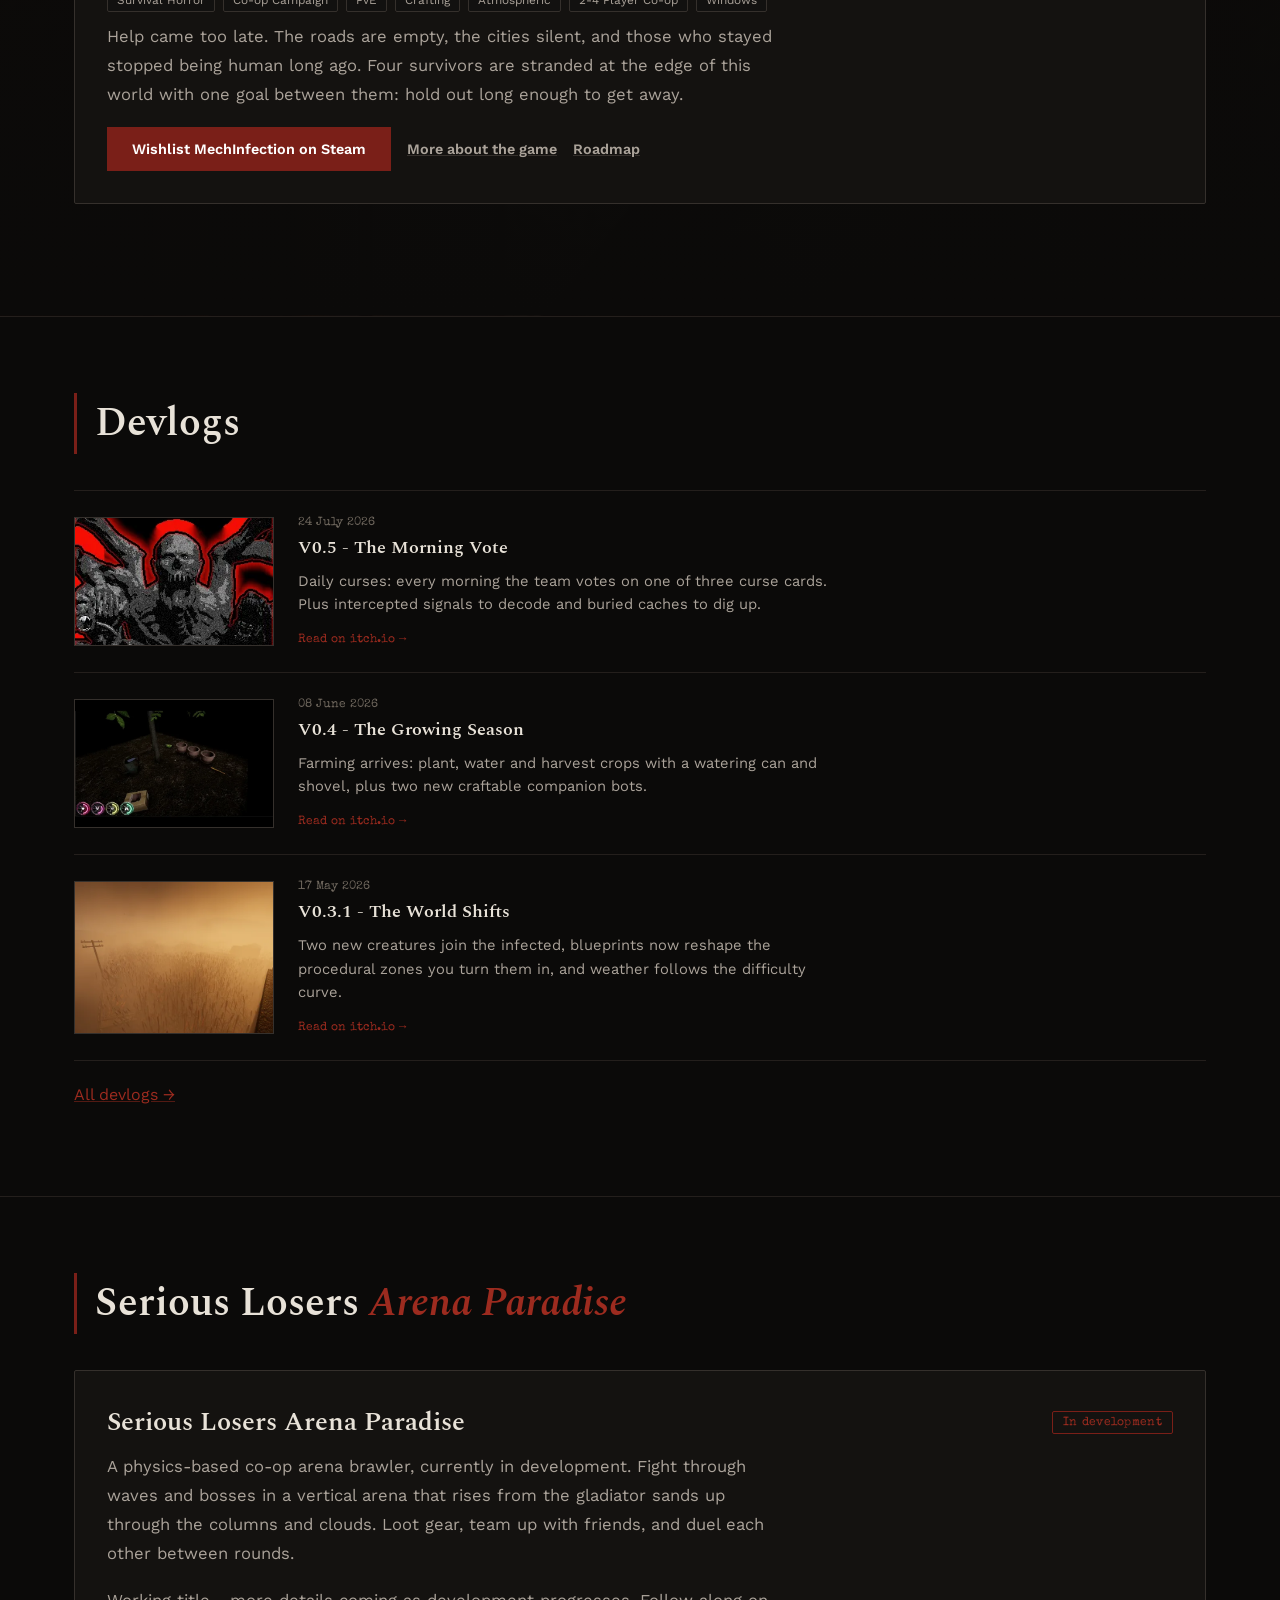
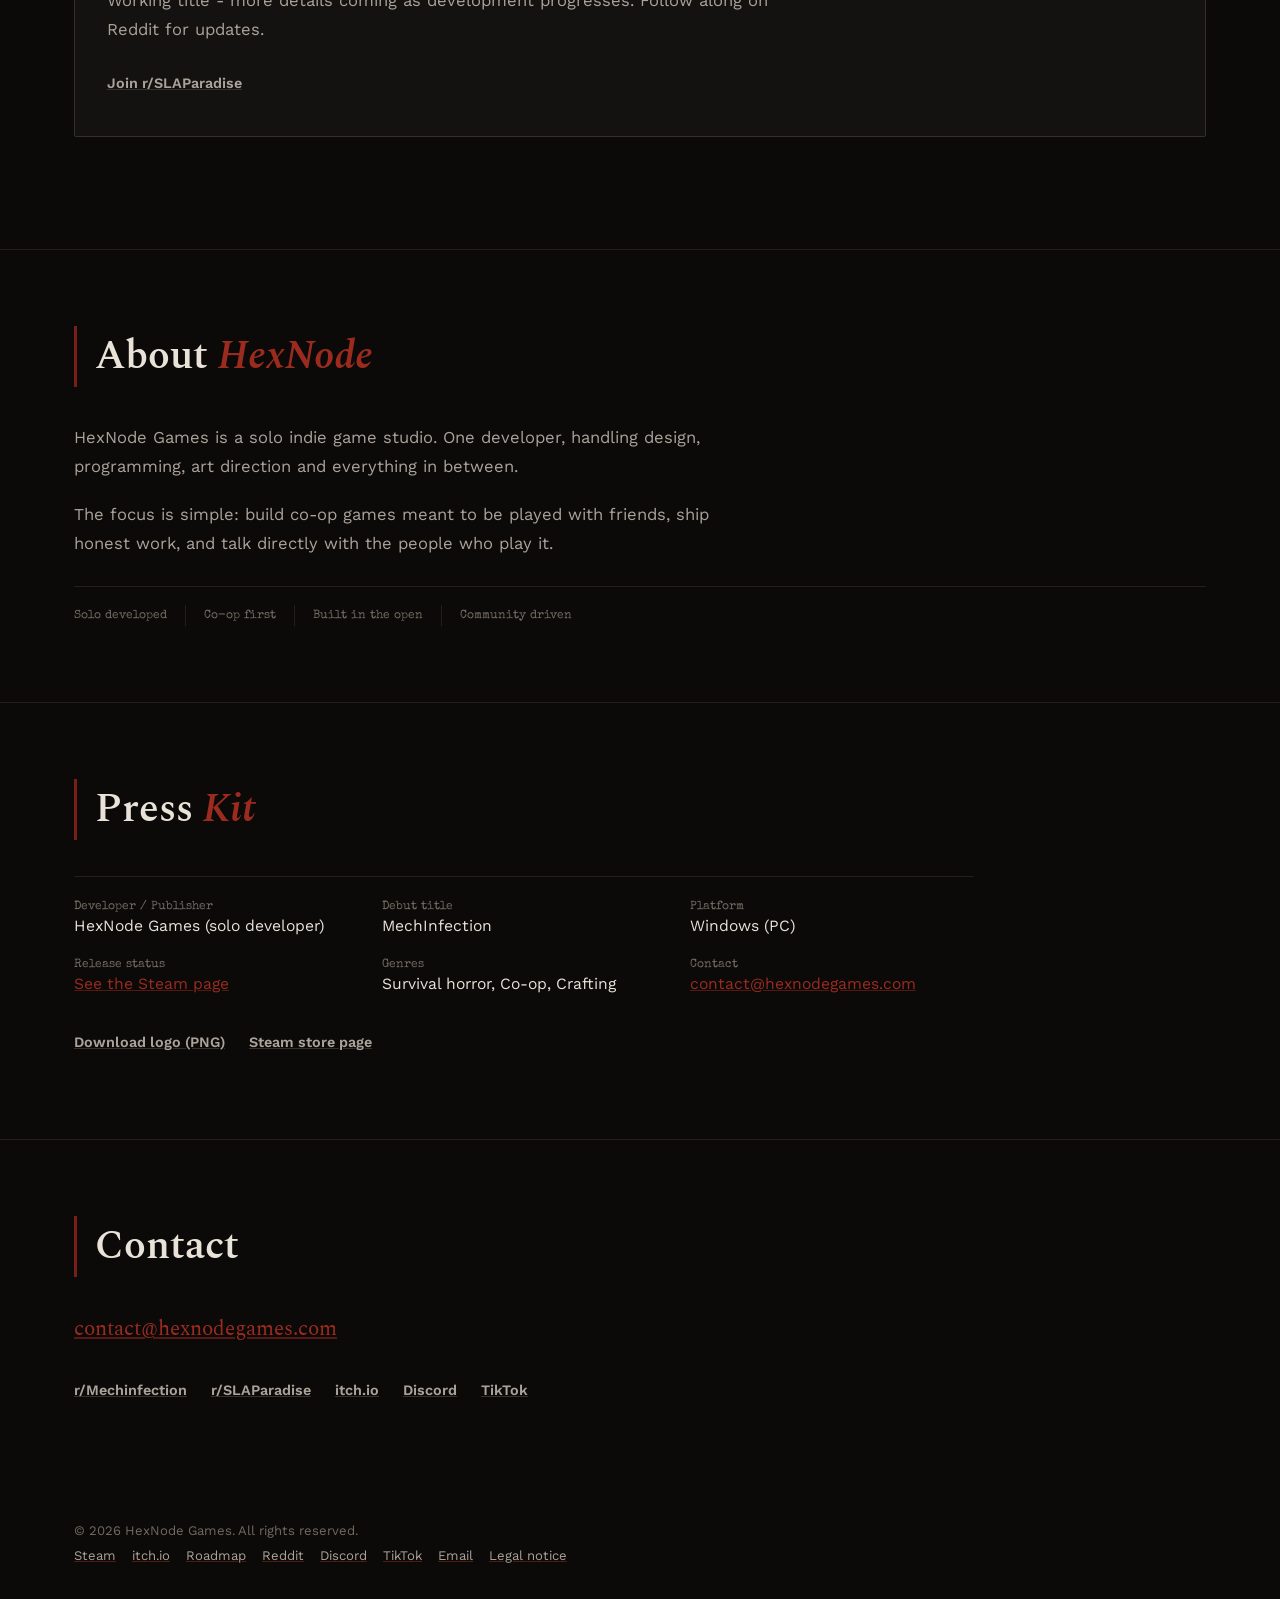
==== commit ce9b953c: "Add FR/RU versions, game page, devlogs and legal notice - English at root, French under /fr/, Russia" ====
--- a/index.html
+++ b/index.html
@@ -6,28 +6,35 @@
 <title>HexNode Games - Solo Indie Studio</title>
 <meta name="description" content="HexNode Games is a solo indie game studio. Creator of MechInfection, a co-op survival horror game for 2-4 players coming to Steam, and Serious Losers Arena Paradise, an upcoming physics-based co-op arena brawler.">
 <link rel="canonical" href="https://hexnodegames.com/">
+<link rel="alternate" hreflang="en" href="https://hexnodegames.com/">
+<link rel="alternate" hreflang="fr" href="https://hexnodegames.com/fr/">
+<link rel="alternate" hreflang="ru" href="https://hexnodegames.com/ru/">
+<link rel="alternate" hreflang="x-default" href="https://hexnodegames.com/">
 
 <meta property="og:title" content="HexNode Games - Solo Indie Studio">
-<meta property="og:description" content="Solo indie game studio. Creator of MechInfection, a co-op survival horror game for 2-4 players.">
-<meta property="og:image" content="https://hexnodegames.com/assets/mechinfection-capsule.jpg">
+<meta property="og:description" content="HexNode Games is a solo indie game studio. Creator of MechInfection, a co-op survival horror game for 2-4 players coming to Steam, and Serious Losers Arena Paradise, an upcoming physics-based co-op arena brawler.">
+<meta property="og:image" content="https://hexnodegames.com/assets/og-image.jpg">
+<meta property="og:image:width" content="1200">
+<meta property="og:image:height" content="630">
 <meta property="og:type" content="website">
 <meta property="og:url" content="https://hexnodegames.com/">
 <meta property="og:site_name" content="HexNode Games">
+<meta property="og:locale" content="en_US">
 
 <meta name="twitter:card" content="summary_large_image">
 <meta name="twitter:title" content="HexNode Games - Solo Indie Studio">
-<meta name="twitter:description" content="Solo indie game studio. Creator of MechInfection, a co-op survival horror game for 2-4 players.">
-<meta name="twitter:image" content="https://hexnodegames.com/assets/mechinfection-capsule.jpg">
-
-<link rel="icon" type="image/png" sizes="256x256" href="assets/logo-256.png">
-<link rel="apple-touch-icon" href="assets/logo-256.png">
+<meta name="twitter:description" content="HexNode Games is a solo indie game studio. Creator of MechInfection, a co-op survival horror game for 2-4 players coming to Steam, and Serious Losers Arena Paradise, an upcoming physics-based co-op arena brawler.">
+<meta name="twitter:image" content="https://hexnodegames.com/assets/og-image.jpg">
+
+<link rel="icon" type="image/png" sizes="32x32" href="/assets/favicon-32.png">
+<link rel="icon" type="image/png" sizes="256x256" href="/assets/logo-256.png">
+<link rel="apple-touch-icon" href="/assets/logo-256.png">
 
 <link rel="preconnect" href="https://fonts.googleapis.com">
 <link rel="preconnect" href="https://fonts.gstatic.com" crossorigin>
 <link href="https://fonts.googleapis.com/css2?family=Spectral:wght@500;600;700&family=Work+Sans:wght@400;500;600;700&family=Special+Elite&display=swap" rel="stylesheet">
 
-<link rel="stylesheet" href="style.css">
-
+<link rel="stylesheet" href="/style.css">
 <script type="application/ld+json">
 {
   "@context": "https://schema.org",
@@ -40,7 +47,9 @@
     "https://www.reddit.com/r/Mechinfection/",
     "https://www.reddit.com/r/SLAParadise/",
     "https://hexnode-games.itch.io/mechinfection",
-    "https://store.steampowered.com/app/5141350/MechInfection/"
+    "https://store.steampowered.com/app/5141350/MechInfection/",
+    "https://discord.gg/ajbAXWmxcX",
+    "https://www.tiktok.com/@hexnodegames"
   ]
 }
 </script>
@@ -49,12 +58,12 @@
   "@context": "https://schema.org",
   "@type": "VideoGame",
   "name": "MechInfection",
-  "description": "Co-op survival horror for 2-4 players. By day, scavenge supplies across shifting, procedurally-changing locations. By night, defend your shelter from the things outside.",
-  "genre": ["Adventure", "Massively Multiplayer", "RPG"],
+  "description": "MechInfection is a co-op survival horror game for 2-4 players. Scavenge by day, defend your shelter by night, in a world that's shifting beneath you.",
+  "genre": ["Survival Horror", "Survival", "Horror", "Co-op"],
   "operatingSystem": "Windows",
   "applicationCategory": "Game",
   "url": "https://store.steampowered.com/app/5141350/MechInfection/",
-  "image": "https://hexnodegames.com/assets/mechinfection-capsule.jpg",
+  "image": "https://hexnodegames.com/assets/og-image.jpg",
   "author": { "@type": "Organization", "name": "HexNode Games" },
   "publisher": { "@type": "Organization", "name": "HexNode Games" }
 }
@@ -64,28 +73,30 @@
 
 <header class="site-header">
   <div class="nav">
-    <a class="brand" href="#top">
-      <img src="assets/logo-256.png" alt="HexNode Games logo">
+    <a class="brand" href="/">
+      <img src="/assets/logo-256.png" alt="HexNode Games logo">
       <span>HexNode Games</span>
     </a>
     <button class="menu-toggle" aria-label="Toggle menu" aria-expanded="false">&#9776;</button>
     <nav class="links">
-      <a href="#mechinfection">MechInfection</a>
+      <a href="#mechinfection" class="active">MechInfection</a>
       <a href="#sla">Next Game</a>
       <a href="#about">About</a>
       <a href="#presskit">Press Kit</a>
       <a href="#contact">Contact</a>
+      <div class="lang-switch mobile-lang" aria-label="Language"><a href="/" aria-current="true">EN</a><span class="sep">/</span><a href="/fr/">FR</a><span class="sep">/</span><a href="/ru/">RU</a></div>
     </nav>
+    <div class="lang-switch" aria-label="Language"><a href="/" aria-current="true">EN</a><span class="sep">/</span><a href="/fr/">FR</a><span class="sep">/</span><a href="/ru/">RU</a></div>
   </div>
 </header>
 
 <section class="hero" id="top">
   <div class="hero-inner">
-    <img class="logo" src="assets/logo-256.png" alt="HexNode Games logo" width="108" height="108">
+    <img class="logo" src="/assets/logo-256.png" alt="HexNode Games logo" width="108" height="108">
     <h1>HexNode Games</h1>
     <p class="tagline">A solo indie game studio making co-op games worth surviving together.</p>
     <div class="btn-row">
-      <a class="btn" href="https://store.steampowered.com/app/5141350/MechInfection/" target="_blank" rel="noopener">Wishlist MechInfection on Steam</a>
+      <a class="btn" href="https://store.steampowered.com/app/5141350/MechInfection/?utm_source=hexnodegames.com&amp;utm_medium=website&amp;utm_campaign=hero&amp;utm_content=en" target="_blank" rel="noopener">Wishlist MechInfection on Steam</a>
       <a class="btn secondary" href="#mechinfection">Explore the game</a>
     </div>
   </div>
@@ -95,98 +106,74 @@
 
 <section id="mechinfection" class="mechinfection-section">
   <div class="wrap">
-    <h2 class="section-title section-logo reveal"><img src="assets/mechinfection-library-logo.png" alt="MechInfection" width="1280" height="200"></h2>
+    <h2 class="section-title section-logo reveal"><img src="/assets/mechinfection-library-logo.webp" alt="MechInfection" width="1280" height="200"></h2>
 
     <div class="card reveal">
       <div class="game-header">
-        <img src="assets/ss_full_1.jpg" alt="MechInfection key art showing survivors in a ruined, infected world" loading="lazy">
+        <img src="/assets/ss_full_1.jpg" alt="MechInfection key art showing survivors in a ruined, infected world" loading="lazy">
       </div>
       <div class="game-title">
         <h3 class="visually-hidden">MechInfection</h3>
-        <span class="badge">Coming soon - Q4 2026</span>
       </div>
       <div class="tag-row">
-        <span class="tag">Adventure</span>
-        <span class="tag">Massively Multiplayer</span>
-        <span class="tag">RPG</span>
+        <span class="tag">Survival Horror</span>
+        <span class="tag">Co-op Campaign</span>
+        <span class="tag">PvE</span>
+        <span class="tag">Crafting</span>
+        <span class="tag">Atmospheric</span>
         <span class="tag">2-4 Player Co-op</span>
         <span class="tag">Windows</span>
       </div>
       <p class="pitch">Help came too late. The roads are empty, the cities silent, and those who stayed stopped being human long ago. Four survivors are stranded at the edge of this world with one goal between them: hold out long enough to get away.</p>
-      <p class="pitch">By day, scavenge supplies across shifting, procedurally-changing locations. By night, defend your shelter from the things outside. Craft weapons, set traps, cultivate gardens, and build relationships with NPCs to survive and eventually escape.</p>
-
-      <ol class="feature-list">
-        <li>
-          <span class="feature-num">01</span>
-          <h4>2-4 Player Co-op</h4>
-          <p>Survive together or not at all. Built from the ground up for small squads.</p>
-        </li>
-        <li>
-          <span class="feature-num">02</span>
-          <h4>Day / Night Loop</h4>
-          <p>Scavenge in daylight, barricade and defend when the sun goes down.</p>
-        </li>
-        <li>
-          <span class="feature-num">03</span>
-          <h4>Crafting &amp; Traps</h4>
-          <p>Build weapons and defenses from whatever the ruins leave behind.</p>
-        </li>
-        <li>
-          <span class="feature-num">04</span>
-          <h4>Gardening</h4>
-          <p>Cultivate what food you can in a world that doesn't want you to.</p>
-        </li>
-        <li>
-          <span class="feature-num">05</span>
-          <h4>NPC Relationships</h4>
-          <p>Not everything outside is an enemy. Trust is earned, and it matters.</p>
-        </li>
-        <li>
-          <span class="feature-num">06</span>
-          <h4>Shifting Locations</h4>
-          <p>Procedurally-changing environments keep every run unfamiliar.</p>
-        </li>
-      </ol>
-
-      <div class="trailer-wrap">
-        <video controls muted preload="none" poster="assets/ss_full_1.jpg" width="1280" height="720">
-          <source src="https://shared.akamai.steamstatic.com/store_item_assets/steam/apps/5141350/extras/b45c2e9fc4a3740f6f20a8d52c584c23.webm?t=1788621505" type="video/webm">
-          <source src="https://shared.akamai.steamstatic.com/store_item_assets/steam/apps/5141350/extras/b45c2e9fc4a3740f6f20a8d52c584c23.mp4?t=1788621505" type="video/mp4">
-          Your browser does not support embedded video. Watch on the <a href="https://store.steampowered.com/app/5141350/MechInfection/" target="_blank" rel="noopener">Steam store page</a>.
-        </video>
-      </div>
-
-      <div class="screens" role="group" aria-label="MechInfection screenshots">
-        <button class="shot" type="button" aria-label="Open screenshot 1 in full size">
-          <img src="assets/ss_full_1.jpg" alt="MechInfection screenshot 1" loading="lazy">
-        </button>
-        <button class="shot" type="button" aria-label="Open screenshot 2 in full size">
-          <img src="assets/ss_full_2.jpg" alt="MechInfection screenshot 2" loading="lazy">
-        </button>
-        <button class="shot" type="button" aria-label="Open screenshot 3 in full size">
-          <img src="assets/ss_full_3.jpg" alt="MechInfection screenshot 3" loading="lazy">
-        </button>
-        <button class="shot" type="button" aria-label="Open screenshot 4 in full size">
-          <img src="assets/ss_full_4.jpg" alt="MechInfection screenshot 4" loading="lazy">
-        </button>
-        <button class="shot" type="button" aria-label="Open screenshot 5 in full size">
-          <img src="assets/ss_full_5.jpg" alt="MechInfection screenshot 5" loading="lazy">
-        </button>
-        <button class="shot" type="button" aria-label="Open screenshot 6 in full size">
-          <img src="assets/ss_full_6.jpg" alt="MechInfection screenshot 6" loading="lazy">
-        </button>
-      </div>
 
       <div class="btn-row">
-        <a class="btn" href="https://store.steampowered.com/app/5141350/MechInfection/" target="_blank" rel="noopener">View on Steam</a>
-        <a class="btn secondary" href="https://hexnode-games.itch.io/mechinfection" target="_blank" rel="noopener">itch.io</a>
-        <a class="btn secondary" href="https://www.reddit.com/r/Mechinfection/" target="_blank" rel="noopener">Reddit</a>
-      </div>
-
-      <div class="widget-wrap">
-        <iframe src="https://store.steampowered.com/widget/5141350/" loading="lazy" title="MechInfection Steam widget"></iframe>
-      </div>
-    </div>
+        <a class="btn" href="https://store.steampowered.com/app/5141350/MechInfection/?utm_source=hexnodegames.com&amp;utm_medium=website&amp;utm_campaign=home_game&amp;utm_content=en" target="_blank" rel="noopener">Wishlist MechInfection on Steam</a>
+        <a class="btn secondary" href="/mechinfection/">More about the game</a>
+        <a class="btn secondary" href="https://flecsodev.github.io/mechinfection-roadmap/" target="_blank" rel="noopener">Roadmap</a>
+      </div>
+    </div>
+  </div>
+</section>
+
+<section id="devlogs">
+  <div class="wrap">
+    <h2 class="section-title reveal">Devlogs</h2>
+    <ul class="devlog-list reveal">
+      <li class="devlog-item">
+        <a class="devlog-thumb" href="https://hexnode-games.itch.io/mechinfection/devlog/1601439/v05-the-morning-vote" target="_blank" rel="noopener">
+          <img src="/assets/devlog/devlog-1601439.webp" alt="V0.5 - The Morning Vote" loading="lazy">
+        </a>
+        <div>
+          <span class="devlog-date">24 July 2026</span>
+          <h3><a href="https://hexnode-games.itch.io/mechinfection/devlog/1601439/v05-the-morning-vote" target="_blank" rel="noopener">V0.5 - The Morning Vote</a></h3>
+          <p>Daily curses: every morning the team votes on one of three curse cards. Plus intercepted signals to decode and buried caches to dig up.</p>
+          <a class="devlog-link" href="https://hexnode-games.itch.io/mechinfection/devlog/1601439/v05-the-morning-vote" target="_blank" rel="noopener">Read on itch.io &#8594;</a>
+        </div>
+      </li>
+      <li class="devlog-item">
+        <a class="devlog-thumb" href="https://hexnode-games.itch.io/mechinfection/devlog/1547656/v04-the-growing-season" target="_blank" rel="noopener">
+          <img src="/assets/devlog/devlog-1547656.webp" alt="V0.4 - The Growing Season" loading="lazy">
+        </a>
+        <div>
+          <span class="devlog-date">08 June 2026</span>
+          <h3><a href="https://hexnode-games.itch.io/mechinfection/devlog/1547656/v04-the-growing-season" target="_blank" rel="noopener">V0.4 - The Growing Season</a></h3>
+          <p>Farming arrives: plant, water and harvest crops with a watering can and shovel, plus two new craftable companion bots.</p>
+          <a class="devlog-link" href="https://hexnode-games.itch.io/mechinfection/devlog/1547656/v04-the-growing-season" target="_blank" rel="noopener">Read on itch.io &#8594;</a>
+        </div>
+      </li>
+      <li class="devlog-item">
+        <a class="devlog-thumb" href="https://hexnode-games.itch.io/mechinfection/devlog/1525683/v031-the-world-shifts" target="_blank" rel="noopener">
+          <img src="/assets/devlog/devlog-1525683.webp" alt="V0.3.1 - The World Shifts" loading="lazy">
+        </a>
+        <div>
+          <span class="devlog-date">17 May 2026</span>
+          <h3><a href="https://hexnode-games.itch.io/mechinfection/devlog/1525683/v031-the-world-shifts" target="_blank" rel="noopener">V0.3.1 - The World Shifts</a></h3>
+          <p>Two new creatures join the infected, blueprints now reshape the procedural zones you turn them in, and weather follows the difficulty curve.</p>
+          <a class="devlog-link" href="https://hexnode-games.itch.io/mechinfection/devlog/1525683/v031-the-world-shifts" target="_blank" rel="noopener">Read on itch.io &#8594;</a>
+        </div>
+      </li>
+    </ul>
+    <p class="devlog-all"><a href="/mechinfection/#devlogs">All devlogs &#8594;</a></p>
   </div>
 </section>
 
@@ -214,10 +201,7 @@
     <p class="reveal">HexNode Games is a solo indie game studio. One developer, handling design, programming, art direction and everything in between.</p>
     <p class="reveal">The focus is simple: build co-op games meant to be played with friends, ship honest work, and talk directly with the people who play it.</p>
     <div class="values-row reveal">
-      <span>Solo developed</span>
-      <span>Co-op first</span>
-      <span>Built in the open</span>
-      <span>Community driven</span>
+      <span>Solo developed</span><span>Co-op first</span><span>Built in the open</span><span>Community driven</span>
     </div>
   </div>
 </section>
@@ -240,11 +224,11 @@
       </div>
       <div>
         <dt>Release status</dt>
-        <dd>Coming soon - Q4 2026</dd>
+        <dd><a href="https://store.steampowered.com/app/5141350/MechInfection/?utm_source=hexnodegames.com&amp;utm_medium=website&amp;utm_campaign=presskit&amp;utm_content=en" target="_blank" rel="noopener">See the Steam page</a></dd>
       </div>
       <div>
         <dt>Genres</dt>
-        <dd>Adventure, Massively Multiplayer, RPG</dd>
+        <dd>Survival horror, Co-op, Crafting</dd>
       </div>
       <div>
         <dt>Contact</dt>
@@ -252,8 +236,8 @@
       </div>
     </dl>
     <div class="press-actions reveal">
-      <a class="btn secondary" href="assets/logo.png" download>Download logo (PNG)</a>
-      <a class="btn secondary" href="https://store.steampowered.com/app/5141350/MechInfection/" target="_blank" rel="noopener">Steam store page</a>
+      <a class="btn secondary" href="/assets/logo.png" download>Download logo (PNG)</a>
+      <a class="btn secondary" href="https://store.steampowered.com/app/5141350/MechInfection/?utm_source=hexnodegames.com&amp;utm_medium=website&amp;utm_campaign=presskit&amp;utm_content=en" target="_blank" rel="noopener">Steam store page</a>
     </div>
   </div>
 </section>
@@ -266,6 +250,8 @@
       <a class="btn secondary" href="https://www.reddit.com/r/Mechinfection/" target="_blank" rel="noopener">r/Mechinfection</a>
       <a class="btn secondary" href="https://www.reddit.com/r/SLAParadise/" target="_blank" rel="noopener">r/SLAParadise</a>
       <a class="btn secondary" href="https://hexnode-games.itch.io/mechinfection" target="_blank" rel="noopener">itch.io</a>
+      <a class="btn secondary" href="https://discord.gg/ajbAXWmxcX" target="_blank" rel="noopener">Discord</a>
+      <a class="btn secondary" href="https://www.tiktok.com/@hexnodegames" target="_blank" rel="noopener">TikTok</a>
     </div>
   </div>
 </section>
@@ -273,22 +259,21 @@
 </main>
 
 <footer>
-  <div>(c) 2026 HexNode Games. All rights reserved.</div>
+  <div>&copy; 2026 HexNode Games. All rights reserved.</div>
   <div class="foot-links">
-    <a href="https://store.steampowered.com/app/5141350/MechInfection/" target="_blank" rel="noopener">Steam</a>
+    <a href="https://store.steampowered.com/app/5141350/MechInfection/?utm_source=hexnodegames.com&amp;utm_medium=website&amp;utm_campaign=footer&amp;utm_content=en" target="_blank" rel="noopener">Steam</a>
     <a href="https://hexnode-games.itch.io/mechinfection" target="_blank" rel="noopener">itch.io</a>
+    <a href="https://flecsodev.github.io/mechinfection-roadmap/" target="_blank" rel="noopener">Roadmap</a>
     <a href="https://www.reddit.com/r/Mechinfection/" target="_blank" rel="noopener">Reddit</a>
+    <a href="https://discord.gg/ajbAXWmxcX" target="_blank" rel="noopener">Discord</a>
+    <a href="https://www.tiktok.com/@hexnodegames" target="_blank" rel="noopener">TikTok</a>
     <a href="mailto:contact@hexnodegames.com">Email</a>
+    <a href="/legal/">Legal notice</a>
   </div>
 </footer>
 
-<div class="lightbox" id="lightbox" aria-hidden="true" role="dialog" aria-label="Screenshot viewer">
-  <button class="lightbox-close" type="button" aria-label="Close">&#10005;</button>
-  <button class="lightbox-nav prev" type="button" aria-label="Previous screenshot">&#8249;</button>
-  <img src="" alt="">
-  <button class="lightbox-nav next" type="button" aria-label="Next screenshot">&#8250;</button>
-</div>
-
-<script src="script.js"></script>
+
+<script src="/script.js"></script>
+<script defer src="https://static.cloudflareinsights.com/beacon.min.js" data-cf-beacon='{"token": "6ed43d34957a49fcb90ec8e43f7db523"}'></script>
 </body>
 </html>
--- a/style.css
+++ b/style.css
@@ -17,6 +17,12 @@
   --maxw: 1180px;
 }
 
+html[lang="ru"] {
+  --font-display: "PT Serif", Georgia, "Times New Roman", serif;
+  --font-body: "Noto Sans", "Segoe UI", Roboto, Helvetica, Arial, sans-serif;
+  --font-mono: "Cousine", "Courier New", monospace;
+}
+
 * { box-sizing: border-box; }
 
 html, body {
@@ -120,6 +126,36 @@
 nav.links a.active {
   color: var(--text);
   border-bottom-color: var(--red-bright);
+}
+
+.lang-switch {
+  display: flex;
+  gap: 6px;
+  align-items: center;
+  font-family: var(--font-mono);
+  font-size: 0.74rem;
+}
+
+.lang-switch a {
+  color: var(--text-faint);
+  text-decoration: none;
+  padding: 2px 4px;
+}
+
+.lang-switch a:hover { color: var(--red-bright); }
+
+.lang-switch a[aria-current="true"] {
+  color: var(--text);
+  border-bottom: 1px solid var(--red-bright);
+}
+
+.lang-switch .sep { color: var(--border); }
+
+.lang-switch.mobile-lang { display: none; }
+
+@media (max-width: 760px) {
+  .nav > .lang-switch:not(.mobile-lang) { display: none; }
+  .lang-switch.mobile-lang { display: flex; padding: 10px 24px 4px; }
 }
 
 .menu-toggle {
@@ -162,19 +198,16 @@
 
 .hero {
   position: relative;
-  min-height: 82vh;
-  display: flex;
-  align-items: flex-end;
-  justify-content: flex-start;
-  text-align: left;
-  padding-top: 120px;
-  padding-right: 24px;
-  padding-bottom: 70px;
-  padding-left: max(24px, calc((100% - var(--maxw)) / 2 + 24px));
+  min-height: 72vh;
+  display: flex;
+  align-items: center;
+  justify-content: center;
+  text-align: center;
+  padding: 110px 24px 70px;
   background-color: var(--bg);
   background-image:
     linear-gradient(180deg, rgba(11,10,9,0.35) 0%, rgba(11,10,9,0.55) 45%, rgba(11,10,9,0.97) 100%),
-    url("assets/ss_full_1.jpg");
+    url("assets/hero-bg.jpg");
   background-size: cover;
   background-position: center 30%;
   border-bottom: 1px solid var(--border-soft);
@@ -185,13 +218,13 @@
   position: relative;
   z-index: 2;
   max-width: 640px;
-  margin: 0;
+  margin: 0 auto;
 }
 
 .hero img.logo {
   width: 92px;
   height: 92px;
-  margin: 0 0 20px;
+  margin: 0 auto 20px;
 }
 
 .hero h1 {
@@ -204,11 +237,11 @@
   color: var(--text-dim);
   font-size: clamp(1rem, 2.2vw, 1.15rem);
   max-width: 520px;
-  margin: 0 0 30px;
+  margin: 0 auto 30px;
   line-height: 1.6;
 }
 
-.hero .btn-row { justify-content: flex-start; }
+.hero .btn-row { justify-content: center; }
 
 /* ---------- Sections ---------- */
 
@@ -580,6 +613,122 @@
 
 footer a { color: var(--text-dim); }
 
+/* ---------- Devlogs ---------- */
+
+.devlog-list {
+  list-style: none;
+  margin: 0;
+  padding: 0;
+  border-top: 1px solid var(--border-soft);
+}
+
+.devlog-item {
+  display: grid;
+  grid-template-columns: 200px 1fr;
+  gap: 24px;
+  padding: 26px 0;
+  border-bottom: 1px solid var(--border-soft);
+}
+
+.devlog-item .devlog-thumb {
+  overflow: hidden;
+  border: 1px solid var(--border);
+  background: var(--bg-alt);
+}
+
+.devlog-item .devlog-thumb img {
+  width: 100%;
+  height: 100%;
+  object-fit: cover;
+  aspect-ratio: 16/9;
+  filter: saturate(0.95);
+}
+
+.devlog-date {
+  display: block;
+  font-family: var(--font-mono);
+  font-size: 0.72rem;
+  color: var(--text-faint);
+  margin-bottom: 6px;
+}
+
+.devlog-item h3 {
+  margin: 0 0 8px;
+  font-size: 1.15rem;
+}
+
+.devlog-item h3 a {
+  color: var(--text);
+  text-decoration: none;
+}
+
+.devlog-item h3 a:hover { color: var(--red-bright); }
+
+.devlog-item p {
+  margin: 0 0 10px;
+  color: var(--text-dim);
+  font-size: 0.92rem;
+  line-height: 1.6;
+  max-width: 60ch;
+}
+
+.devlog-item .devlog-link {
+  font-family: var(--font-mono);
+  font-size: 0.76rem;
+  color: var(--red-bright);
+  text-decoration: none;
+}
+
+.devlog-item .devlog-link:hover { text-decoration: underline; }
+
+.devlog-all {
+  margin-top: 24px;
+}
+
+@media (max-width: 600px) {
+  .devlog-item { grid-template-columns: 1fr; }
+}
+
+/* ---------- Legal / error pages ---------- */
+
+.legal-content {
+  max-width: 72ch;
+  color: var(--text-dim);
+  line-height: 1.75;
+}
+
+.legal-content h2.section-title { margin-bottom: 24px; }
+
+.legal-content h3 {
+  color: var(--text);
+  font-size: 1.15rem;
+  margin: 32px 0 10px;
+}
+
+.legal-content p { margin: 0 0 14px; }
+
+.error-page {
+  min-height: 60vh;
+  display: flex;
+  align-items: center;
+  justify-content: center;
+  text-align: center;
+  padding: 90px 24px;
+}
+
+.error-page .wrap { max-width: 520px; }
+
+.error-page h1 {
+  font-size: clamp(2rem, 5vw, 3rem);
+  margin-bottom: 14px;
+}
+
+.error-page p {
+  color: var(--text-dim);
+  margin-bottom: 10px;
+  line-height: 1.7;
+}
+
 /* ---------- Lightbox ---------- */
 
 .lightbox {
